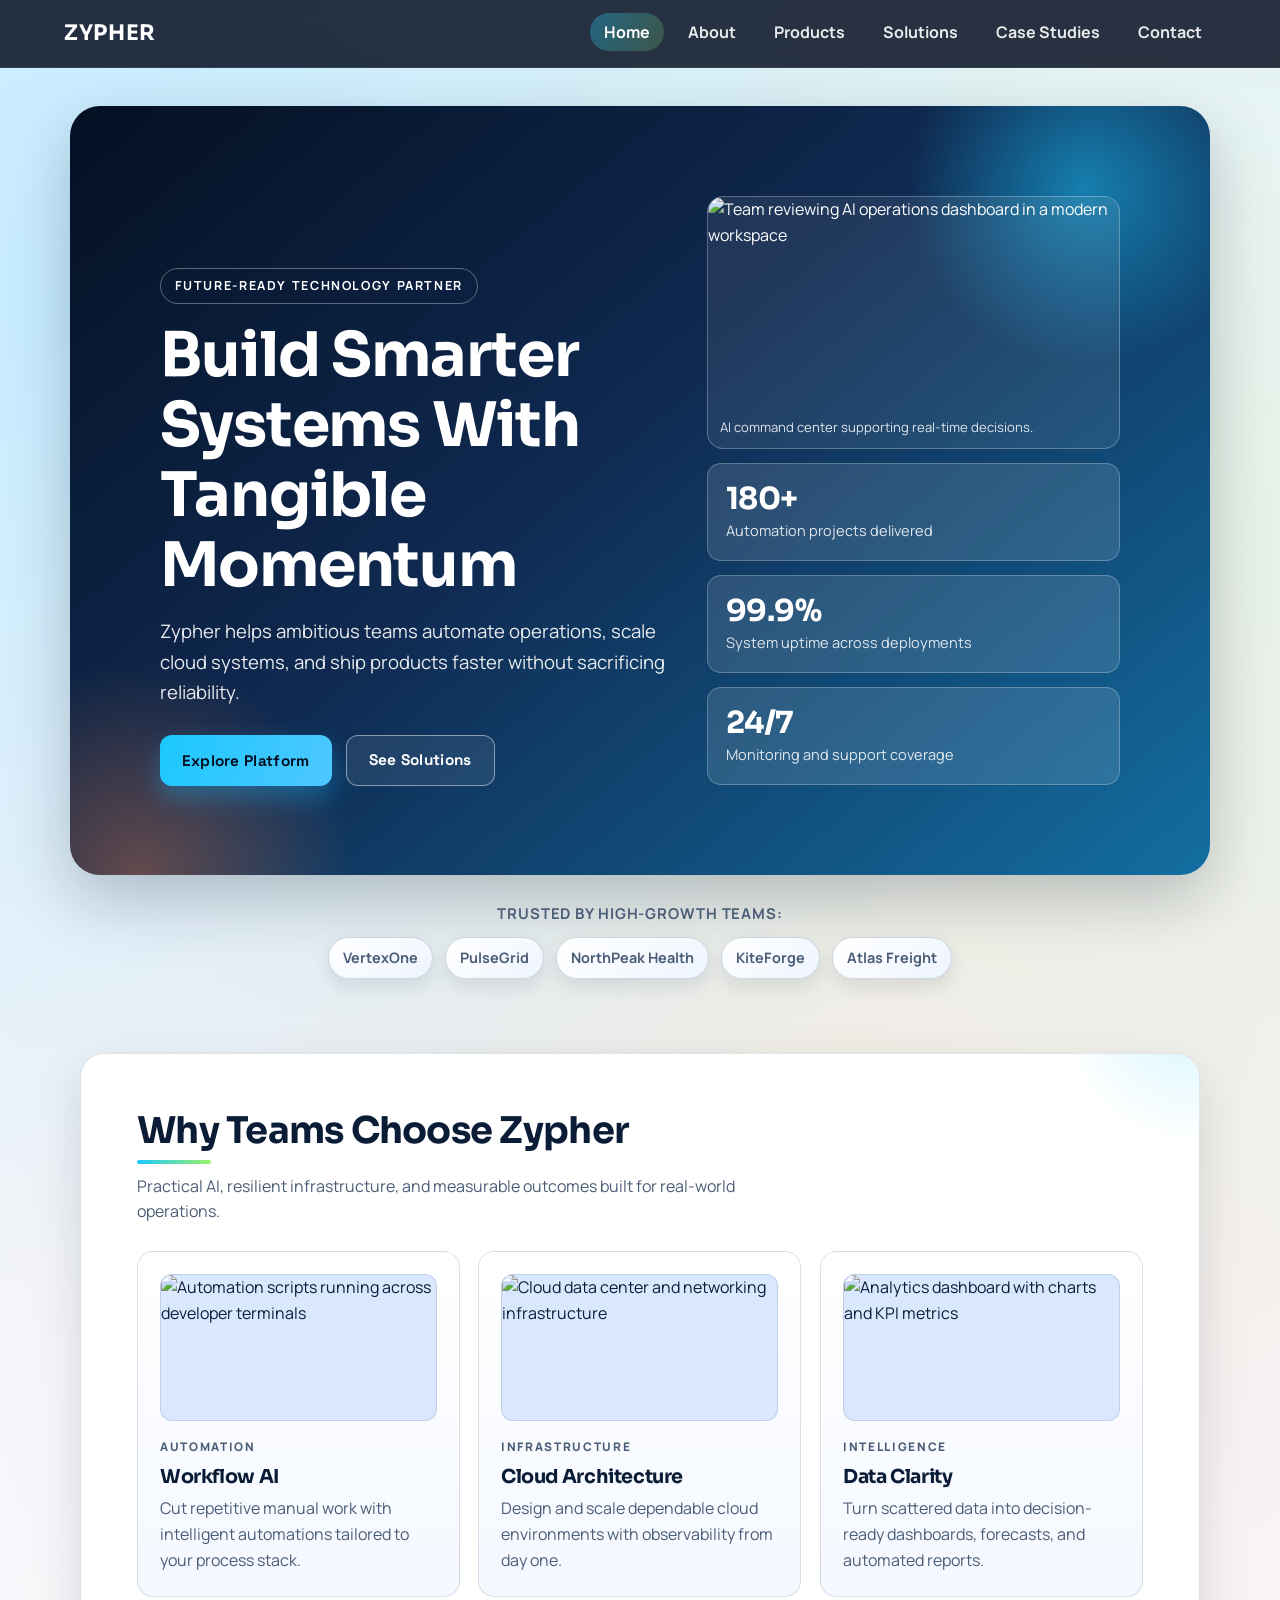
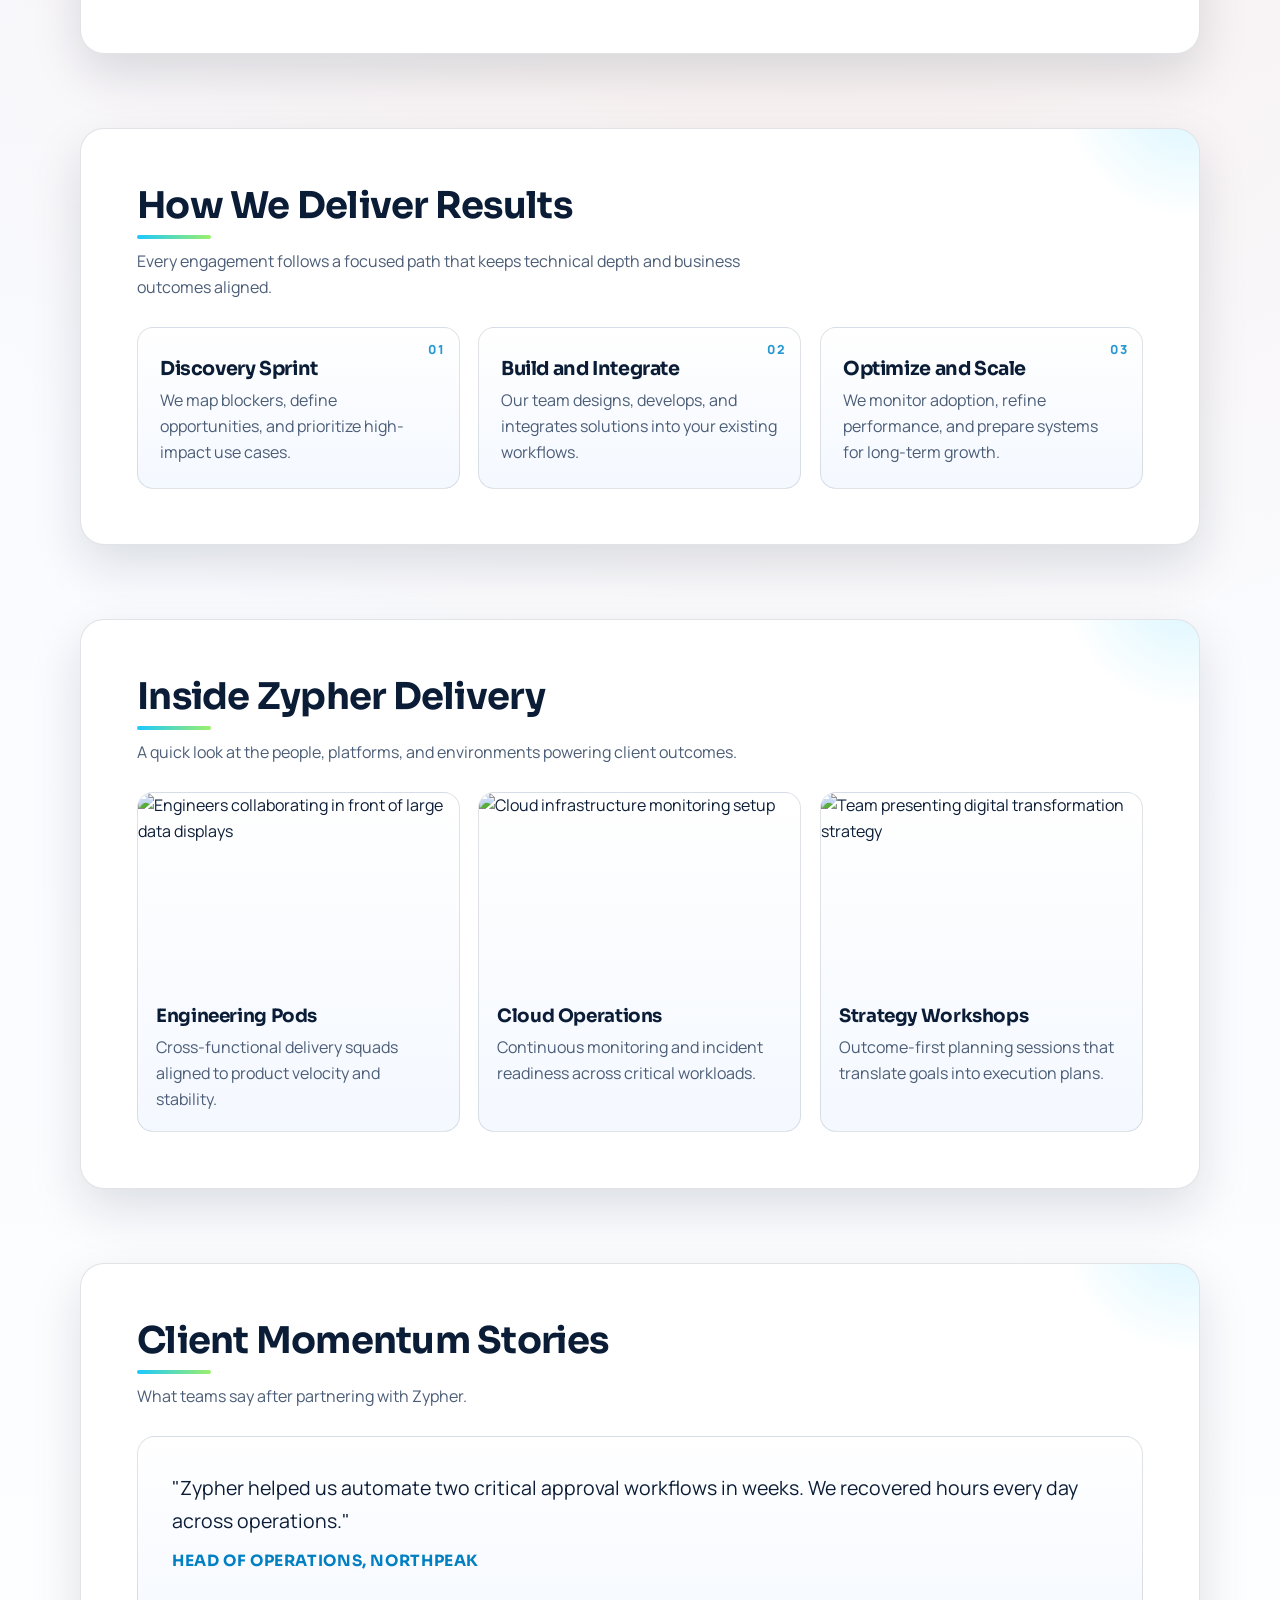
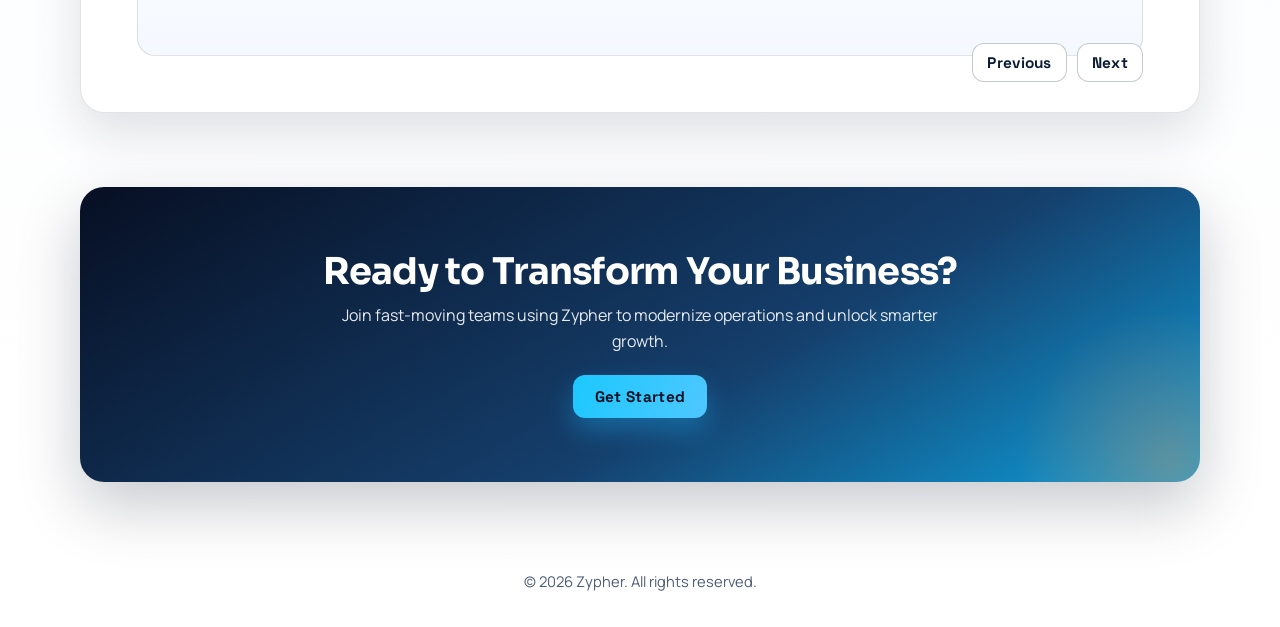
==== index.html @ e1f2d76b "initial website upload" ====
<!DOCTYPE html>
<html lang="en">
<head>
    <meta charset="UTF-8">
    <meta name="viewport" content="width=device-width, initial-scale=1.0">
    <title>Zypher | Home</title>
    <script>document.documentElement.classList.add('js', 'loading');window.setTimeout(function(){document.documentElement.classList.remove('loading');document.documentElement.classList.add('page-ready');}, 2500);</script>
    <link href="https://fonts.googleapis.com/css2?family=Manrope:wght@400;500;700;800&family=Sora:wght@400;600;700;800&family=Space+Grotesk:wght@500;700&display=swap" rel="stylesheet">
    <link rel="stylesheet" href="style.css">
</head>
<body>
    <div class="scroll-progress" id="scrollProgress" aria-hidden="true"></div>

    <nav class="site-nav" id="site-nav" aria-label="Main navigation">
        <a class="logo" href="index.html">Zypher</a>
        <button class="nav-toggle" type="button" aria-controls="primary-nav" aria-expanded="false" aria-label="Toggle navigation">Menu</button>
        <ul class="nav-links" id="primary-nav">
            <li><a href="index.html">Home</a></li>
            <li><a href="about.html">About</a></li>
            <li><a href="products.html">Products</a></li>
            <li><a href="solutions.html">Solutions</a></li>
            <li><a href="case-studies.html">Case Studies</a></li>
            <li><a href="contact.html">Contact</a></li>
        </ul>
    </nav>

    <main>
        <section class="hero" id="top">
            <div class="hero-grid">
                <div class="hero-copy">
                    <p class="eyebrow">Future-Ready Technology Partner</p>
                    <h1>Build Smarter Systems With Tangible Momentum</h1>
                    <p class="hero-subtext">Zypher helps ambitious teams automate operations, scale cloud systems, and ship products faster without sacrificing reliability.</p>
                    <div class="hero-actions">
                        <button type="button" class="btn-primary" data-scroll-target="#features">Explore Platform</button>
                        <a class="btn-secondary" href="solutions.html">See Solutions</a>
                    </div>
                </div>
                <div class="hero-visual-stack">
                    <figure class="hero-media hidden interactive-card">
                        <img src="https://images.unsplash.com/photo-1518773553398-650c184e0bb3?auto=format&fit=crop&w=1200&q=80" alt="Team reviewing AI operations dashboard in a modern workspace" loading="lazy">
                        <figcaption>AI command center supporting real-time decisions.</figcaption>
                    </figure>
                    <div class="hero-stats">
                        <article class="stat-card hidden interactive-card">
                            <h3><span data-counter-target="180" data-counter-suffix="+">0</span></h3>
                            <p>Automation projects delivered</p>
                        </article>
                        <article class="stat-card hidden interactive-card">
                            <h3><span data-counter-target="99.9" data-counter-decimal="1" data-counter-suffix="%">0</span></h3>
                            <p>System uptime across deployments</p>
                        </article>
                        <article class="stat-card hidden interactive-card">
                            <h3><span data-counter-target="24" data-counter-suffix="/7">0</span></h3>
                            <p>Monitoring and support coverage</p>
                        </article>
                    </div>
                </div>
            </div>
        </section>

        <section class="trust-strip hidden" aria-label="Trusted by innovative teams">
            <p>Trusted by high-growth teams:</p>
            <ul>
                <li>VertexOne</li>
                <li>PulseGrid</li>
                <li>NorthPeak Health</li>
                <li>KiteForge</li>
                <li>Atlas Freight</li>
            </ul>
        </section>

        <section class="features hidden" id="features">
            <h2>Why Teams Choose Zypher</h2>
            <p class="section-intro">Practical AI, resilient infrastructure, and measurable outcomes built for real-world operations.</p>
            <div class="feature-container">
                <article class="feature-box hidden interactive-card">
                    <figure class="feature-media">
                        <img src="https://images.unsplash.com/photo-1461749280684-dccba630e2f6?auto=format&fit=crop&w=1200&q=80" alt="Automation scripts running across developer terminals" loading="lazy">
                    </figure>
                    <p class="feature-kicker">Automation</p>
                    <h3>Workflow AI</h3>
                    <p>Cut repetitive manual work with intelligent automations tailored to your process stack.</p>
                </article>
                <article class="feature-box hidden interactive-card">
                    <figure class="feature-media">
                        <img src="https://images.unsplash.com/photo-1451187580459-43490279c0fa?auto=format&fit=crop&w=1200&q=80" alt="Cloud data center and networking infrastructure" loading="lazy">
                    </figure>
                    <p class="feature-kicker">Infrastructure</p>
                    <h3>Cloud Architecture</h3>
                    <p>Design and scale dependable cloud environments with observability from day one.</p>
                </article>
                <article class="feature-box hidden interactive-card">
                    <figure class="feature-media">
                        <img src="https://images.unsplash.com/photo-1551281044-8b51d2a5bcf8?auto=format&fit=crop&w=1200&q=80" alt="Analytics dashboard with charts and KPI metrics" loading="lazy">
                    </figure>
                    <p class="feature-kicker">Intelligence</p>
                    <h3>Data Clarity</h3>
                    <p>Turn scattered data into decision-ready dashboards, forecasts, and automated reports.</p>
                </article>
            </div>
        </section>

        <section class="process hidden">
            <h2>How We Deliver Results</h2>
            <p class="section-intro">Every engagement follows a focused path that keeps technical depth and business outcomes aligned.</p>
            <div class="process-grid">
                <article class="process-step hidden interactive-card" data-step="01">
                    <h3>Discovery Sprint</h3>
                    <p>We map blockers, define opportunities, and prioritize high-impact use cases.</p>
                </article>
                <article class="process-step hidden interactive-card" data-step="02">
                    <h3>Build and Integrate</h3>
                    <p>Our team designs, develops, and integrates solutions into your existing workflows.</p>
                </article>
                <article class="process-step hidden interactive-card" data-step="03">
                    <h3>Optimize and Scale</h3>
                    <p>We monitor adoption, refine performance, and prepare systems for long-term growth.</p>
                </article>
            </div>
        </section>

        <section class="media-showcase hidden">
            <h2>Inside Zypher Delivery</h2>
            <p class="section-intro">A quick look at the people, platforms, and environments powering client outcomes.</p>
            <div class="section-media-grid">
                <article class="media-card hidden interactive-card">
                    <img src="https://images.unsplash.com/photo-1526379095098-d400fd0bf935?auto=format&fit=crop&w=1200&q=80" alt="Engineers collaborating in front of large data displays" loading="lazy">
                    <div class="media-card-content">
                        <h3>Engineering Pods</h3>
                        <p>Cross-functional delivery squads aligned to product velocity and stability.</p>
                    </div>
                </article>
                <article class="media-card hidden interactive-card">
                    <img src="https://images.unsplash.com/photo-1488229297570-58520851e868?auto=format&fit=crop&w=1200&q=80" alt="Cloud infrastructure monitoring setup" loading="lazy">
                    <div class="media-card-content">
                        <h3>Cloud Operations</h3>
                        <p>Continuous monitoring and incident readiness across critical workloads.</p>
                    </div>
                </article>
                <article class="media-card hidden interactive-card">
                    <img src="https://images.unsplash.com/photo-1552664730-d307ca884978?auto=format&fit=crop&w=1200&q=80" alt="Team presenting digital transformation strategy" loading="lazy">
                    <div class="media-card-content">
                        <h3>Strategy Workshops</h3>
                        <p>Outcome-first planning sessions that translate goals into execution plans.</p>
                    </div>
                </article>
            </div>
        </section>

        <section class="testimonials hidden">
            <h2>Client Momentum Stories</h2>
            <p class="section-intro">What teams say after partnering with Zypher.</p>
            <div class="testimonial-stage" data-rotator>
                <article class="testimonial-card is-active" data-quote>
                    <p>"Zypher helped us automate two critical approval workflows in weeks. We recovered hours every day across operations."</p>
                    <h3>Head of Operations, NorthPeak</h3>
                </article>
                <article class="testimonial-card" data-quote>
                    <p>"Their cloud architecture cleanup reduced outages and gave us a stable foundation for rapid product launches."</p>
                    <h3>CTO, KiteForge</h3>
                </article>
                <article class="testimonial-card" data-quote>
                    <p>"The analytics layer changed how our leadership makes decisions. We now act on live signals, not stale reports."</p>
                    <h3>VP Strategy, Atlas Freight</h3>
                </article>
                <article class="testimonial-card" data-quote>
                    <p>"We expected a consulting report. We got a working AI workflow live in under a month with measurable ROI."</p>
                    <h3>COO, Horizon Retail Group</h3>
                </article>
                <article class="testimonial-card" data-quote>
                    <p>"Zypher became an extension of our team. Communication, speed, and quality were exceptional throughout."</p>
                    <h3>Director of Technology, WavePort Energy</h3>
                </article>
                <div class="testimonial-controls">
                    <button type="button" class="rotator-btn" data-rotator-prev aria-label="Previous testimonial">Previous</button>
                    <button type="button" class="rotator-btn" data-rotator-next aria-label="Next testimonial">Next</button>
                </div>
            </div>
        </section>

        <section class="cta hidden">
            <h2>Ready to Transform Your Business?</h2>
            <p>Join fast-moving teams using Zypher to modernize operations and unlock smarter growth.</p>
            <div id="notification" class="notification" role="status" aria-live="polite">Thanks for choosing Zypher. Our team will contact you shortly.</div>
            <button id="ctaButton" type="button" class="btn-primary">Get Started</button>
        </section>
    </main>

    <footer>
        <p>&copy; <span class="year"></span> Zypher. All rights reserved.</p>
    </footer>

    <button id="backToTop" class="back-to-top" type="button" aria-label="Back to top">Top</button>

    <script src="script.js"></script>
</body>
</html>
---- style.css ----
﻿:root {
    --bg-0: #041022;
    --bg-1: #0f2a4d;
    --bg-2: #eaf1ff;
    --surface: #ffffff;
    --surface-soft: #f4f8ff;
    --surface-strong: #e4ecff;
    --text-main: #0b1d36;
    --text-soft: #4b5d77;
    --accent: #1bc8ff;
    --accent-strong: #007fc2;
    --accent-warm: #ff8440;
    --accent-neon: #9cf06a;
    --accent-ink: #031124;
    --border-soft: rgba(12, 29, 52, 0.12);
    --border-strong: rgba(12, 29, 52, 0.24);
    --shadow-soft: 0 20px 50px rgba(9, 20, 39, 0.13);
    --shadow-strong: 0 24px 62px rgba(5, 15, 30, 0.22);
    --reveal-distance: 24px;
}

* {
    margin: 0;
    padding: 0;
    box-sizing: border-box;
}

html {
    scroll-behavior: smooth;
}

html.js .site-nav,
html.js main,
html.js footer {
    transition: opacity 0.55s ease, transform 0.55s ease;
}

html.loading .site-nav,
html.loading main,
html.loading footer {
    opacity: 0;
    transform: translateY(12px);
}

body {
    font-family: 'Manrope', sans-serif;
    color: var(--text-main);
    line-height: 1.62;
    background:
        radial-gradient(circle at 8% 8%, rgba(27, 200, 255, 0.2), transparent 28%),
        radial-gradient(circle at 88% 12%, rgba(156, 240, 106, 0.13), transparent 30%),
        radial-gradient(circle at 64% 32%, rgba(255, 132, 64, 0.11), transparent 42%),
        linear-gradient(180deg, #ecf3ff 0%, #f8faff 43%, #ffffff 100%);
    padding-top: 92px;
    min-height: 100vh;
}

a {
    color: inherit;
    text-decoration: none;
}

main {
    display: block;
}

h1,
h2,
h3 {
    font-family: 'Sora', 'Space Grotesk', sans-serif;
    line-height: 1.14;
    letter-spacing: -0.02em;
}

:focus-visible {
    outline: 3px solid rgba(27, 200, 255, 0.42);
    outline-offset: 3px;
}

.scroll-progress {
    position: fixed;
    top: 0;
    left: 0;
    height: 4px;
    width: 100%;
    transform: scaleX(0);
    transform-origin: left;
    background: linear-gradient(90deg, var(--accent), var(--accent-neon), var(--accent-warm));
    box-shadow: 0 2px 12px rgba(27, 200, 255, 0.45);
    z-index: 1200;
}

.site-nav {
    position: fixed;
    top: 0;
    left: 0;
    right: 0;
    z-index: 1100;
    display: flex;
    align-items: center;
    justify-content: space-between;
    gap: 24px;
    padding: 16px 5vw;
    background: rgba(4, 12, 30, 0.84);
    border-bottom: 1px solid rgba(255, 255, 255, 0.08);
    backdrop-filter: blur(14px);
    transition: background-color 0.25s ease, border-color 0.25s ease, box-shadow 0.25s ease, padding 0.25s ease, transform 0.25s ease;
}

.site-nav.scrolled {
    background: rgba(3, 10, 22, 0.95);
    border-color: rgba(255, 255, 255, 0.12);
    box-shadow: 0 16px 38px rgba(2, 8, 18, 0.42);
    padding: 12px 5vw;
}

.logo {
    font-family: 'Sora', 'Space Grotesk', sans-serif;
    font-size: 1.34rem;
    font-weight: 700;
    color: #ffffff;
    letter-spacing: 0.03em;
    text-transform: uppercase;
}

.nav-links {
    list-style: none;
    display: flex;
    align-items: center;
    gap: 10px;
}

.nav-links a {
    color: rgba(255, 255, 255, 0.9);
    font-weight: 700;
    padding: 8px 14px;
    border-radius: 999px;
    transition: background-color 0.25s ease, color 0.25s ease, transform 0.25s ease;
    position: relative;
    overflow: hidden;
}

.nav-links a:hover,
.nav-links a.active {
    color: #ffffff;
    background: linear-gradient(120deg, rgba(27, 200, 255, 0.34), rgba(156, 240, 106, 0.2));
    transform: translateY(-1px);
}

.nav-toggle {
    display: none;
    border: 1px solid rgba(255, 255, 255, 0.42);
    background: transparent;
    color: #ffffff;
    border-radius: 999px;
    padding: 8px 14px;
    font-weight: 700;
    cursor: pointer;
}

.hero {
    width: min(1140px, 94vw);
    margin: 14px auto 26px;
    border-radius: 30px;
    padding: clamp(42px, 7vw, 90px);
    --hero-shift-x: 0px;
    --hero-shift-y: 0px;
    color: #ffffff;
    background:
        linear-gradient(140deg, var(--bg-0) 0%, #0f2950 45%, #136ea1 100%);
    box-shadow: var(--shadow-strong);
    position: relative;
    overflow: hidden;
}

.hero::before,
.hero::after {
    content: "";
    position: absolute;
    border-radius: 50%;
    pointer-events: none;
}

.hero::before {
    width: min(35vw, 360px);
    height: min(35vw, 360px);
    top: -100px;
    right: -55px;
    background: radial-gradient(circle, rgba(27, 200, 255, 0.5), transparent 70%);
    animation: floatPulse 8s ease-in-out infinite;
}

.hero::after {
    width: min(43vw, 420px);
    height: min(43vw, 420px);
    left: -140px;
    bottom: -210px;
    background: radial-gradient(circle, rgba(255, 132, 64, 0.35), transparent 72%);
    animation: floatPulse 9s ease-in-out infinite reverse;
}

.hero-grid {
    display: grid;
    grid-template-columns: minmax(260px, 1.1fr) minmax(230px, 0.9fr);
    gap: clamp(24px, 5vw, 42px);
    align-items: end;
    position: relative;
    z-index: 1;
    transform: translate3d(calc(var(--hero-shift-x) * 0.12), calc(var(--hero-shift-y) * 0.12), 0);
    transition: transform 0.2s ease;
}

.hero-visual-stack {
    display: grid;
    gap: 14px;
}

.hero-media {
    border-radius: 16px;
    overflow: hidden;
    border: 1px solid rgba(255, 255, 255, 0.26);
    background: rgba(255, 255, 255, 0.08);
}

.hero-media img {
    width: 100%;
    height: 210px;
    object-fit: cover;
    display: block;
}

.hero-media figcaption {
    font-size: 0.82rem;
    color: rgba(255, 255, 255, 0.86);
    padding: 10px 12px;
}

.eyebrow {
    display: inline-block;
    font-size: 0.78rem;
    letter-spacing: 0.13em;
    text-transform: uppercase;
    font-weight: 700;
    border: 1px solid rgba(255, 255, 255, 0.34);
    border-radius: 999px;
    padding: 7px 14px;
    margin-bottom: 16px;
}

.hero h1,
.page-banner h1 {
    font-size: clamp(2rem, 4.8vw, 4rem);
    max-width: 14ch;
    margin-bottom: 16px;
}

.hero-subtext {
    max-width: 58ch;
    color: rgba(255, 255, 255, 0.9);
    font-size: clamp(1rem, 1.8vw, 1.16rem);
}

.hero-actions {
    margin-top: 28px;
    display: flex;
    flex-wrap: wrap;
    gap: 14px;
}

.btn-primary,
.btn-secondary,
.rotator-btn,
.filter-btn {
    border-radius: 12px;
    font-weight: 700;
    font-size: 0.96rem;
    padding: 12px 22px;
    cursor: pointer;
    transition: transform 0.22s ease, box-shadow 0.22s ease, background-color 0.22s ease, color 0.22s ease, border-color 0.22s ease;
    position: relative;
    overflow: hidden;
    isolation: isolate;
    z-index: 0;
    font-family: 'Space Grotesk', 'Sora', sans-serif;
    letter-spacing: 0.02em;
}

.btn-primary {
    border: none;
    background: linear-gradient(115deg, var(--accent), #4fc7ff);
    color: var(--accent-ink);
    box-shadow: 0 12px 26px rgba(25, 184, 255, 0.35);
}

.btn-primary:hover {
    transform: translateY(-2px);
    box-shadow: 0 16px 32px rgba(25, 184, 255, 0.43);
}

.btn-secondary {
    border: 1px solid rgba(255, 255, 255, 0.46);
    background: rgba(255, 255, 255, 0.08);
    color: #ffffff;
}

.btn-secondary:hover {
    transform: translateY(-2px);
    background: rgba(255, 255, 255, 0.2);
}

.btn-primary::before,
.btn-secondary::before,
.rotator-btn::before,
.filter-btn::before {
    content: "";
    position: absolute;
    inset: 0;
    transform: translateX(-110%);
    background: linear-gradient(105deg, transparent 20%, rgba(255, 255, 255, 0.35) 48%, transparent 70%);
    z-index: 0;
    opacity: 0.68;
    transition: transform 0.55s ease;
    pointer-events: none;
}

.btn-primary:hover::before,
.btn-secondary:hover::before,
.rotator-btn:hover::before,
.filter-btn:hover::before {
    transform: translateX(110%);
}

.btn-ripple {
    position: absolute;
    width: 14px;
    height: 14px;
    border-radius: 50%;
    transform: translate(-50%, -50%) scale(0);
    background: rgba(255, 255, 255, 0.42);
    animation: buttonRipple 0.55s ease-out forwards;
    pointer-events: none;
    z-index: 2;
}

.hero-stats {
    display: grid;
    grid-template-columns: 1fr;
    gap: 14px;
}

.stat-card {
    background: rgba(255, 255, 255, 0.12);
    border: 1px solid rgba(255, 255, 255, 0.24);
    border-radius: 14px;
    padding: 18px;
    backdrop-filter: blur(6px);
}

.stat-card h3 {
    font-size: 1.9rem;
    margin-bottom: 2px;
}

.stat-card p {
    font-size: 0.91rem;
    color: rgba(255, 255, 255, 0.85);
}

.trust-strip,
.features,
.process,
.media-showcase,
.testimonials,
.quote-strip,
.cta,
.page-banner,
.about-grid,
.values-section,
.timeline-section,
.filter-panel,
.products-page,
.case-studies-section,
.contact-page,
.faq-section {
    width: min(1120px, 92vw);
    margin: 0 auto 74px;
}

.trust-strip {
    display: grid;
    gap: 12px;
    text-align: center;
    color: var(--text-soft);
    position: relative;
}

.trust-strip p {
    font-weight: 700;
    font-size: 0.93rem;
    letter-spacing: 0.06em;
    text-transform: uppercase;
}

.trust-strip ul {
    list-style: none;
    display: flex;
    flex-wrap: wrap;
    justify-content: center;
    gap: 12px;
}

.trust-strip li {
    background: linear-gradient(145deg, #ffffff, #eef5ff);
    border: 1px solid rgba(12, 29, 52, 0.16);
    border-radius: 999px;
    padding: 8px 14px;
    font-size: 0.9rem;
    font-weight: 700;
    box-shadow: 0 8px 18px rgba(11, 28, 52, 0.1);
}

.features,
.process,
.media-showcase,
.testimonials,
.quote-strip,
.products-page,
.case-studies-section,
.contact-page,
.about-grid,
.values-section,
.timeline-section,
.filter-panel,
.faq-section {
    background: var(--surface);
    border: 1px solid var(--border-soft);
    border-radius: 24px;
    box-shadow: var(--shadow-soft);
    padding: clamp(30px, 5vw, 56px);
    position: relative;
    overflow: hidden;
}

.features::before,
.process::before,
.media-showcase::before,
.testimonials::before,
.quote-strip::before,
.products-page::before,
.case-studies-section::before,
.contact-page::before,
.about-grid::before,
.values-section::before,
.timeline-section::before,
.filter-panel::before,
.faq-section::before {
    content: "";
    position: absolute;
    width: 260px;
    height: 260px;
    border-radius: 50%;
    top: -170px;
    right: -120px;
    background: radial-gradient(circle, rgba(27, 200, 255, 0.18), transparent 70%);
    pointer-events: none;
}

.features h2,
.process h2,
.media-showcase h2,
.testimonials h2,
.quote-strip h2,
.case-studies-section h2,
.values-section h2,
.timeline-section h2,
.filter-panel h2,
.faq-section h2 {
    font-size: clamp(1.65rem, 3vw, 2.3rem);
    margin-bottom: 10px;
    position: relative;
    display: inline-block;
    padding-bottom: 12px;
}

.features h2::after,
.process h2::after,
.media-showcase h2::after,
.testimonials h2::after,
.quote-strip h2::after,
.case-studies-section h2::after,
.values-section h2::after,
.timeline-section h2::after,
.filter-panel h2::after,
.faq-section h2::after {
    content: "";
    position: absolute;
    width: 74px;
    height: 4px;
    border-radius: 999px;
    left: 0;
    bottom: 0;
    background: linear-gradient(90deg, var(--accent), var(--accent-neon));
}

.section-intro {
    color: var(--text-soft);
    margin-bottom: 26px;
    max-width: 64ch;
}

.feature-container {
    display: grid;
    grid-template-columns: repeat(3, minmax(205px, 1fr));
    gap: 18px;
}

.feature-box,
.process-step,
.about-card,
.value-card,
.timeline-item,
.product-card,
.case-card,
.media-card,
.mini-quote,
.contact-panel,
.contact-form {
    border: 1px solid var(--border-soft);
    border-radius: 16px;
    padding: 22px;
    background: linear-gradient(180deg, #ffffff 0%, var(--surface-soft) 100%);
    backdrop-filter: blur(3px);
}

.feature-media,
.product-media {
    border-radius: 12px;
    overflow: hidden;
    border: 1px solid var(--border-soft);
    margin-bottom: 12px;
    background: #d9e8ff;
}

.feature-media img,
.product-media img {
    width: 100%;
    height: 145px;
    object-fit: cover;
    display: block;
}

.section-media-grid {
    display: grid;
    grid-template-columns: repeat(3, minmax(200px, 1fr));
    gap: 18px;
}

.media-card {
    padding: 0;
    overflow: hidden;
}

.media-card img {
    width: 100%;
    height: 195px;
    object-fit: cover;
    display: block;
}

.media-card-content {
    padding: 18px;
}

.media-card-content h3 {
    margin-bottom: 8px;
    font-size: 1.15rem;
}

.media-card-content p {
    color: var(--text-soft);
}

.feature-kicker {
    display: inline-block;
    margin-bottom: 10px;
    font-size: 0.74rem;
    letter-spacing: 0.14em;
    text-transform: uppercase;
    font-weight: 800;
    color: var(--accent-strong);
}

.feature-box h3,
.process-step h3,
.about-card h3,
.value-card h3,
.timeline-item h3,
.product-card h3 {
    margin-bottom: 8px;
    font-size: 1.2rem;
}

.feature-box p,
.process-step p,
.about-card p,
.value-card p,
.timeline-item p,
.product-card p,
.contact-panel p {
    color: var(--text-soft);
}

.process-grid {
    display: grid;
    grid-template-columns: repeat(3, minmax(205px, 1fr));
    gap: 18px;
}

.process-step {
    position: relative;
    padding-top: 30px;
}

.process-step::before {
    content: attr(data-step);
    position: absolute;
    top: 12px;
    right: 14px;
    font-size: 0.78rem;
    letter-spacing: 0.14em;
    text-transform: uppercase;
    color: rgba(0, 134, 202, 0.85);
    font-weight: 800;
}

.testimonial-stage {
    position: relative;
    min-height: 220px;
}

.testimonial-card {
    position: absolute;
    inset: 0;
    opacity: 0;
    pointer-events: none;
    transform: translateY(8px);
    border: 1px solid var(--border-soft);
    border-radius: 18px;
    background: linear-gradient(180deg, #ffffff, #f4f8ff);
    padding: clamp(24px, 4vw, 34px);
    transition: opacity 0.35s ease, transform 0.35s ease;
}

.testimonial-card.is-active {
    opacity: 1;
    pointer-events: auto;
    transform: translateY(0);
}

.testimonial-card p {
    color: var(--text-main);
    font-size: clamp(1.02rem, 1.8vw, 1.22rem);
    line-height: 1.7;
    margin-bottom: 16px;
}

.testimonial-card h3 {
    font-size: 0.97rem;
    color: var(--accent-strong);
    letter-spacing: 0.04em;
    text-transform: uppercase;
}

.testimonial-controls {
    position: absolute;
    right: 0;
    bottom: -56px;
    display: flex;
    gap: 10px;
    margin-bottom: 30px;
}

.rotator-btn {
    border: 1px solid var(--border-strong);
    background: #ffffff;
    color: var(--text-main);
    padding: 9px 14px;
}

.rotator-btn:hover {
    background: var(--surface-soft);
    transform: translateY(-1px);
}

.cta {
    background: linear-gradient(150deg, #070f23 0%, #153f6c 60%, #0ea0dc 100%);
    color: #ffffff;
    border-radius: 24px;
    padding: clamp(38px, 5vw, 64px);
    text-align: center;
    position: relative;
    overflow: hidden;
    box-shadow: var(--shadow-strong);
}

.cta::after {
    content: "";
    position: absolute;
    width: 300px;
    height: 300px;
    border-radius: 50%;
    background: radial-gradient(circle, rgba(255, 138, 61, 0.32), transparent 72%);
    right: -120px;
    bottom: -130px;
}

.cta > * {
    position: relative;
    z-index: 1;
}

.cta h2 {
    font-size: clamp(1.7rem, 3vw, 2.3rem);
    margin-bottom: 10px;
}

.cta p {
    max-width: 62ch;
    margin: 0 auto 20px;
    color: rgba(255, 255, 255, 0.9);
}

.notification,
.form-status {
    display: none;
    margin: 14px auto 20px;
    max-width: 620px;
    padding: 12px 16px;
    border-radius: 10px;
    font-weight: 700;
}

.notification.show,
.form-status.show {
    display: block;
}

.notification {
    background: rgba(79, 199, 255, 0.2);
    border: 1px solid rgba(79, 199, 255, 0.5);
    color: #d7f4ff;
}

.page-main {
    padding-top: 8px;
}

.page-banner {
    border-radius: 24px;
    padding: clamp(36px, 6vw, 68px);
    color: #ffffff;
    position: relative;
    overflow: hidden;
    box-shadow: var(--shadow-strong);
}

.banner-layout {
    display: grid;
    grid-template-columns: minmax(250px, 1.05fr) minmax(230px, 0.95fr);
    gap: 22px;
    align-items: center;
}

.banner-copy h1 {
    max-width: 100%;
}

.banner-media {
    border-radius: 16px;
    overflow: hidden;
    border: 1px solid rgba(255, 255, 255, 0.28);
    background: rgba(255, 255, 255, 0.06);
}

.banner-media img {
    width: 100%;
    height: 235px;
    object-fit: cover;
    display: block;
}

.about-banner {
    background: linear-gradient(135deg, #13233f, #0f5179);
}

.products-banner {
    background: linear-gradient(135deg, #112646, #0b5786);
}

.contact-banner {
    background: linear-gradient(135deg, #15344f, #0d648f);
}

.solutions-banner {
    background: linear-gradient(135deg, #0f2144, #0c5f8b);
}

.case-banner {
    background: linear-gradient(135deg, #14243b, #176084);
}

.page-banner p {
    max-width: 64ch;
    color: rgba(255, 255, 255, 0.9);
}

.banner-chips {
    margin-top: 18px;
    display: flex;
    flex-wrap: wrap;
    gap: 10px;
}

.banner-chips span {
    display: inline-flex;
    align-items: center;
    padding: 6px 12px;
    border-radius: 999px;
    border: 1px solid rgba(255, 255, 255, 0.38);
    background: linear-gradient(130deg, rgba(255, 255, 255, 0.16), rgba(255, 255, 255, 0.06));
    font-size: 0.86rem;
    font-weight: 700;
}

.about-grid,
.values-grid {
    display: grid;
    grid-template-columns: repeat(3, minmax(205px, 1fr));
    gap: 18px;
}

.timeline {
    display: grid;
    grid-template-columns: repeat(3, minmax(205px, 1fr));
    gap: 18px;
}

.timeline-year {
    display: inline-block;
    margin-bottom: 10px;
    font-size: 0.82rem;
    letter-spacing: 0.12em;
    text-transform: uppercase;
    font-weight: 800;
    color: var(--accent-strong);
}

.filter-panel {
    margin-bottom: 18px;
}

.filter-panel h2 {
    margin-bottom: 18px;
}

.filter-buttons {
    display: flex;
    flex-wrap: wrap;
    gap: 10px;
}

.filter-btn {
    border: 1px solid var(--border-strong);
    background: #ffffff;
    color: var(--text-main);
    padding: 10px 16px;
}

.filter-btn:hover {
    background: var(--surface-soft);
}

.filter-btn.active {
    border-color: transparent;
    background: linear-gradient(120deg, var(--accent), #4fc7ff);
    color: var(--accent-ink);
    box-shadow: 0 10px 24px rgba(25, 184, 255, 0.28);
}

.product-container {
    display: grid;
    grid-template-columns: repeat(3, minmax(220px, 1fr));
    gap: 18px;
}

.product-card {
    display: flex;
    flex-direction: column;
    gap: 10px;
}

.product-tag {
    display: inline-block;
    font-size: 0.74rem;
    font-weight: 800;
    letter-spacing: 0.14em;
    text-transform: uppercase;
    color: var(--accent-strong);
}

.product-points {
    list-style: none;
    display: grid;
    gap: 6px;
    color: var(--text-soft);
    font-size: 0.92rem;
    margin-top: 2px;
}

.product-points li {
    position: relative;
    padding-left: 14px;
}

.product-points li::before {
    content: "";
    position: absolute;
    width: 6px;
    height: 6px;
    border-radius: 50%;
    background: var(--accent-strong);
    left: 0;
    top: 0.55em;
}

.product-card .btn-secondary {
    margin-top: auto;
    border-color: rgba(0, 134, 202, 0.35);
    color: var(--text-main);
    background: rgba(0, 134, 202, 0.08);
}

.product-card .btn-secondary:hover {
    background: rgba(0, 134, 202, 0.16);
}

.product-card.is-filtered-out {
    display: none;
}

.empty-state {
    display: none;
    margin-top: 18px;
    color: var(--text-soft);
    font-weight: 700;
}

.empty-state.show {
    display: block;
}

.quote-strip h2 {
    margin-bottom: 18px;
}

.quotes-grid {
    display: grid;
    grid-template-columns: repeat(3, minmax(200px, 1fr));
    gap: 16px;
}

.mini-quote {
    padding: 20px;
}

.mini-quote p {
    color: var(--text-main);
    font-size: 0.98rem;
    margin-bottom: 12px;
    line-height: 1.7;
}

.mini-quote h3 {
    color: var(--accent-strong);
    font-size: 0.88rem;
    letter-spacing: 0.08em;
    text-transform: uppercase;
}

.case-grid {
    display: grid;
    grid-template-columns: repeat(3, minmax(210px, 1fr));
    gap: 18px;
}

.case-card {
    padding: 0;
    overflow: hidden;
}

.case-card img {
    width: 100%;
    height: 190px;
    object-fit: cover;
    display: block;
}

.case-content {
    padding: 18px;
}

.case-content h3 {
    margin-bottom: 8px;
    font-size: 1.16rem;
}

.case-content p {
    color: var(--text-soft);
    margin-bottom: 10px;
}

.case-metrics {
    list-style: none;
    display: grid;
    gap: 6px;
    color: var(--text-soft);
    font-size: 0.9rem;
}

.case-metrics strong {
    color: var(--text-main);
    margin-right: 5px;
}

.contact-layout {
    display: grid;
    grid-template-columns: minmax(230px, 0.95fr) minmax(250px, 1.05fr);
    gap: 18px;
}

.contact-panel ul {
    list-style: none;
    display: grid;
    gap: 8px;
    font-weight: 700;
}

.contact-photo {
    margin-top: 16px;
    border-radius: 12px;
    overflow: hidden;
    border: 1px solid var(--border-soft);
}

.contact-photo img {
    width: 100%;
    height: 175px;
    object-fit: cover;
    display: block;
}

.quick-badges {
    margin-top: 16px;
    display: grid;
    gap: 8px;
}

.quick-badges span {
    display: inline-flex;
    align-items: center;
    border-radius: 10px;
    background: rgba(0, 134, 202, 0.08);
    border: 1px solid rgba(0, 134, 202, 0.25);
    color: #0f3558;
    padding: 8px 10px;
    font-size: 0.88rem;
    font-weight: 700;
}

.contact-form {
    background: #ffffff;
    display: grid;
    gap: 8px;
}

.contact-form label {
    font-weight: 700;
    font-size: 0.91rem;
}

.contact-form input,
.contact-form textarea {
    border: 1px solid rgba(12, 29, 52, 0.2);
    border-radius: 10px;
    padding: 12px;
    font-size: 0.97rem;
    font-family: 'Manrope', sans-serif;
    background: #ffffff;
}

.contact-form input:focus,
.contact-form textarea:focus {
    outline: none;
    border-color: var(--accent-strong);
    box-shadow: 0 0 0 4px rgba(0, 134, 202, 0.16);
}

.input-help {
    text-align: right;
    color: var(--text-soft);
    font-size: 0.8rem;
    font-weight: 700;
    margin-bottom: 6px;
}

.form-status {
    margin: 6px 0;
    background: rgba(22, 163, 74, 0.1);
    border: 1px solid rgba(22, 163, 74, 0.35);
    color: #146c43;
}

.form-status.error {
    background: rgba(220, 38, 38, 0.1);
    border-color: rgba(220, 38, 38, 0.4);
    color: #7f1d1d;
}

.faq-list {
    display: grid;
    gap: 10px;
}

.faq-item {
    border: 1px solid var(--border-soft);
    border-radius: 14px;
    background: linear-gradient(180deg, #ffffff, var(--surface-soft));
    overflow: hidden;
}

.faq-question {
    width: 100%;
    border: none;
    background: transparent;
    padding: 16px 18px;
    font: inherit;
    font-weight: 700;
    color: var(--text-main);
    display: flex;
    justify-content: space-between;
    align-items: center;
    text-align: left;
    cursor: pointer;
}

.faq-icon {
    font-size: 1.15rem;
    color: var(--accent-strong);
    transition: transform 0.25s ease;
}

.faq-answer {
    max-height: 0;
    overflow: hidden;
    transition: max-height 0.3s ease;
}

.faq-answer p {
    color: var(--text-soft);
    padding: 0 18px 18px;
}

.faq-item.open .faq-answer {
    max-height: 200px;
}

.faq-item.open .faq-icon {
    transform: rotate(45deg);
}

footer {
    padding: 14px 14px 34px;
    text-align: center;
    color: var(--text-soft);
    font-size: 0.92rem;
}

.page-loader {
    position: fixed;
    inset: 0;
    z-index: 1300;
    display: grid;
    place-items: center;
    background:
        radial-gradient(circle at 25% 24%, rgba(27, 200, 255, 0.25), transparent 36%),
        radial-gradient(circle at 75% 70%, rgba(156, 240, 106, 0.18), transparent 34%),
        linear-gradient(145deg, #040d1f, #091d38 55%, #0d335b);
    opacity: 0;
    pointer-events: auto;
    transition: opacity 0.45s ease, transform 0.45s ease;
}

.page-loader.is-visible {
    opacity: 1;
}

.page-loader.is-exit {
    opacity: 0;
    transform: scale(1.03);
    pointer-events: none;
}

.loader-inner {
    text-align: center;
    display: grid;
    gap: 14px;
}

.loader-orb {
    width: 58px;
    height: 58px;
    margin: 0 auto;
    border-radius: 50%;
    border: 3px solid rgba(255, 255, 255, 0.2);
    border-top-color: var(--accent);
    border-right-color: var(--accent-neon);
    animation: loaderSpin 0.9s linear infinite;
}

.loader-word {
    font-family: 'Sora', 'Space Grotesk', sans-serif;
    font-size: 0.9rem;
    letter-spacing: 0.2em;
    text-transform: uppercase;
    color: rgba(255, 255, 255, 0.9);
}

.back-to-top {
    position: fixed;
    right: 18px;
    bottom: 18px;
    width: 46px;
    height: 46px;
    border: none;
    border-radius: 999px;
    background: linear-gradient(130deg, var(--accent), #4fc7ff);
    color: var(--accent-ink);
    font-weight: 800;
    cursor: pointer;
    box-shadow: 0 14px 28px rgba(25, 184, 255, 0.35);
    opacity: 0;
    visibility: hidden;
    transform: translateY(8px);
    transition: opacity 0.24s ease, transform 0.24s ease, visibility 0.24s ease;
    z-index: 1080;
}

.back-to-top.show {
    opacity: 1;
    visibility: visible;
    transform: translateY(0);
}

.back-to-top:hover {
    transform: translateY(-2px);
}

.hidden {
    opacity: 0;
    --reveal-translate: var(--reveal-distance);
    transform: translateY(var(--reveal-translate));
    transition:
        opacity 0.62s ease var(--reveal-delay, 0ms),
        transform 0.62s ease var(--reveal-delay, 0ms);
}

.show-section {
    opacity: 1;
    --reveal-translate: 0px;
    transform: translateY(var(--reveal-translate));
}

.interactive-card {
    transition: transform 0.26s ease, box-shadow 0.26s ease;
    transform: perspective(900px) rotateX(var(--card-rotate-x, 0deg)) rotateY(var(--card-rotate-y, 0deg)) translateY(calc(var(--card-lift, 0px) + var(--reveal-translate, 0px)));
    will-change: transform;
}

.interactive-card:hover {
    --card-lift: -4px;
    box-shadow: 0 14px 32px rgba(8, 21, 40, 0.14);
}

@keyframes floatPulse {
    0%,
    100% {
        transform: translateY(0px);
    }
    50% {
        transform: translateY(-8px);
    }
}

@keyframes loaderSpin {
    0% {
        transform: rotate(0deg);
    }
    100% {
        transform: rotate(360deg);
    }
}

@keyframes buttonRipple {
    0% {
        transform: translate(-50%, -50%) scale(0);
        opacity: 0.8;
    }
    100% {
        transform: translate(-50%, -50%) scale(11);
        opacity: 0;
    }
}

@media (max-width: 1040px) {
    .hero-grid,
    .feature-container,
    .process-grid,
    .section-media-grid,
    .quotes-grid,
    .about-grid,
    .values-grid,
    .timeline,
    .product-container,
    .case-grid,
    .contact-layout {
        grid-template-columns: repeat(2, minmax(210px, 1fr));
    }

    .hero h1,
    .page-banner h1 {
        max-width: 100%;
    }
}

@media (max-width: 860px) {
    .hero-grid {
        grid-template-columns: 1fr;
        align-items: flex-start;
    }

    .banner-layout {
        grid-template-columns: 1fr;
    }

    .hero-stats {
        grid-template-columns: repeat(3, minmax(150px, 1fr));
    }

    .testimonial-stage {
        min-height: 250px;
    }
}

@media (max-width: 760px) {
    body {
        padding-top: 84px;
    }

    .site-nav {
        padding: 14px 5vw;
        flex-wrap: wrap;
    }

    .site-nav.scrolled {
        padding: 11px 5vw;
    }

    .nav-toggle {
        display: block;
    }

    .nav-links {
        display: none;
        position: absolute;
        top: 100%;
        left: 0;
        right: 0;
        padding: 14px 5vw 18px;
        background: rgba(4, 11, 24, 0.97);
        border-top: 1px solid rgba(255, 255, 255, 0.1);
        flex-direction: column;
        align-items: flex-start;
        gap: 8px;
    }

    .site-nav.open .nav-links {
        display: flex;
    }

    .hero {
        margin-top: 8px;
    }

    .hero-actions {
        flex-direction: column;
        align-items: stretch;
    }

    .hero-stats,
    .feature-container,
    .process-grid,
    .section-media-grid,
    .quotes-grid,
    .about-grid,
    .values-grid,
    .timeline,
    .product-container,
    .case-grid,
    .contact-layout {
        grid-template-columns: 1fr;
    }

    .testimonial-stage {
        min-height: 310px;
    }

    .testimonial-controls {
        position: static;
        margin-top: 14px;
    }

    .btn-primary,
    .btn-secondary,
    .filter-btn {
        text-align: center;
        width: 100%;
    }

    .product-card .btn-secondary {
        width: 100%;
    }

    .back-to-top {
        right: 12px;
        bottom: 12px;
    }
}

@media (prefers-reduced-motion: reduce) {
    html {
        scroll-behavior: auto;
    }

    * {
        animation: none !important;
        transition: none !important;
    }
}
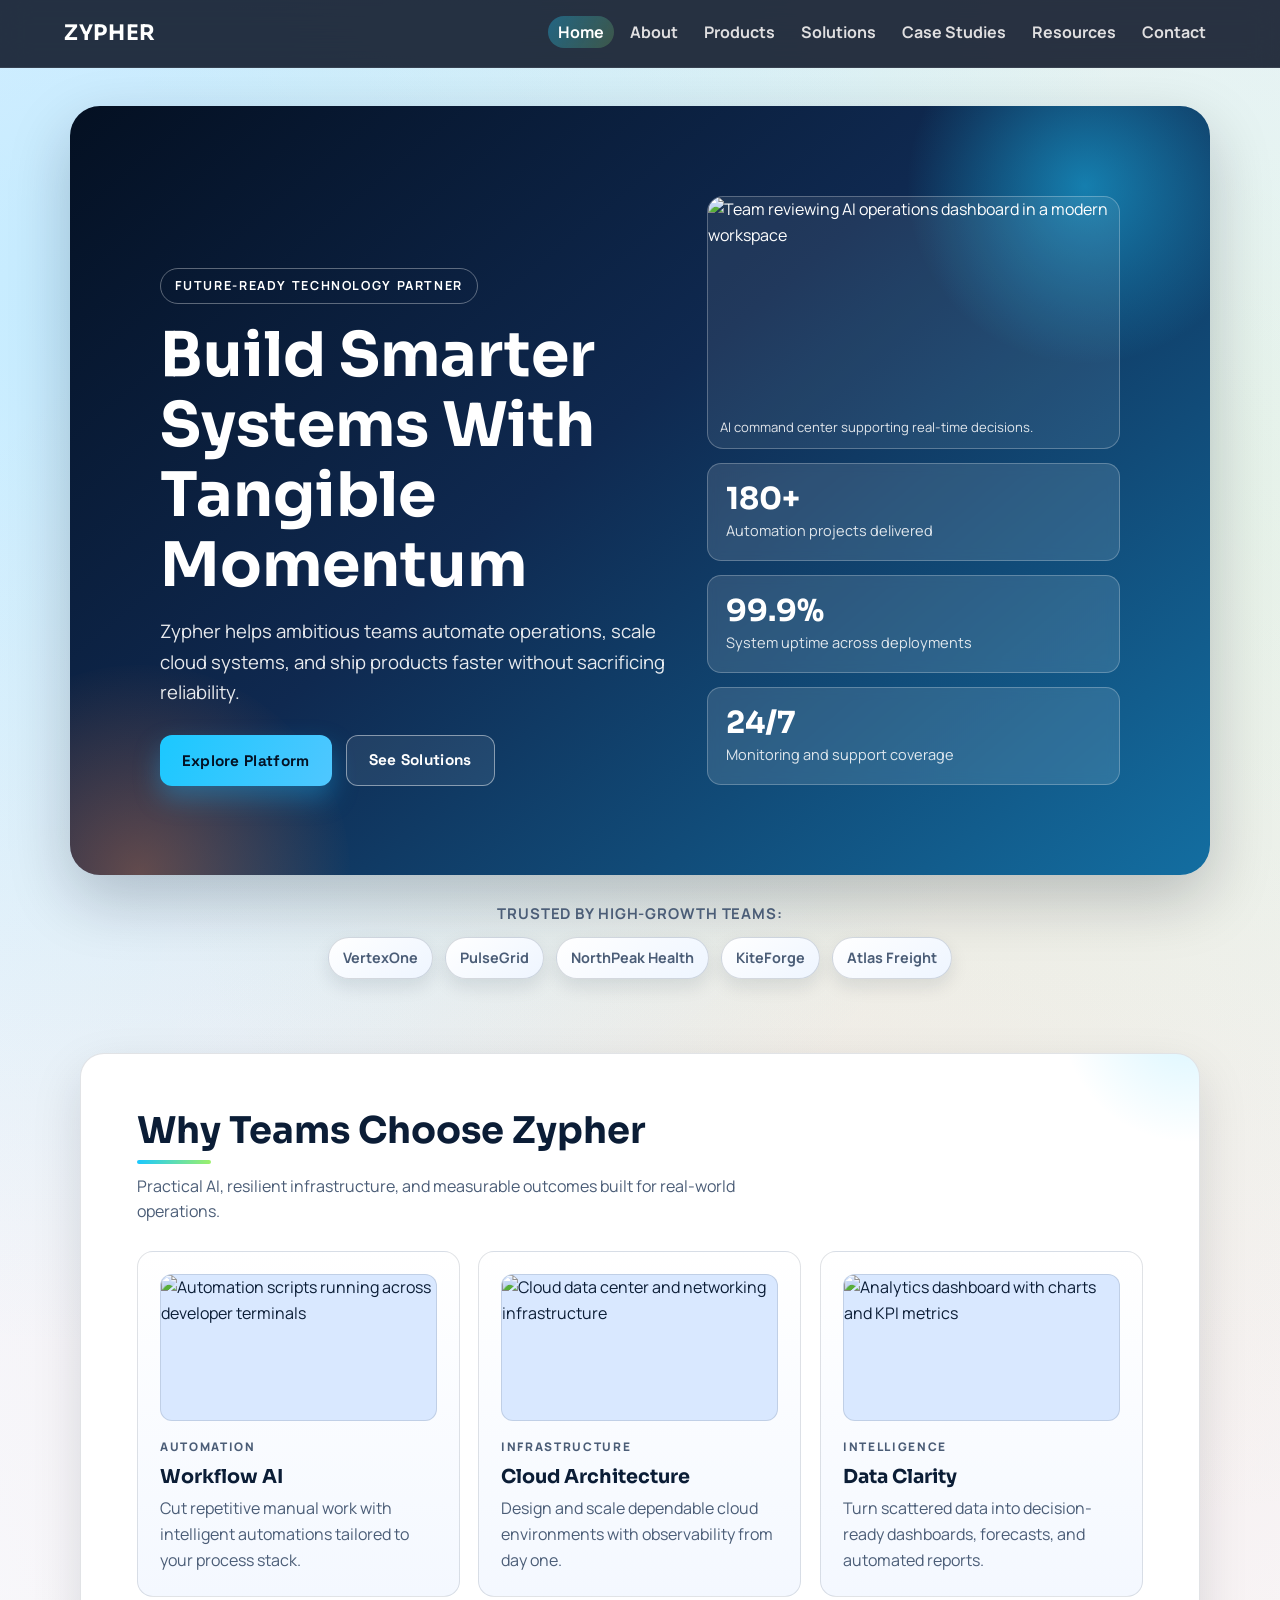
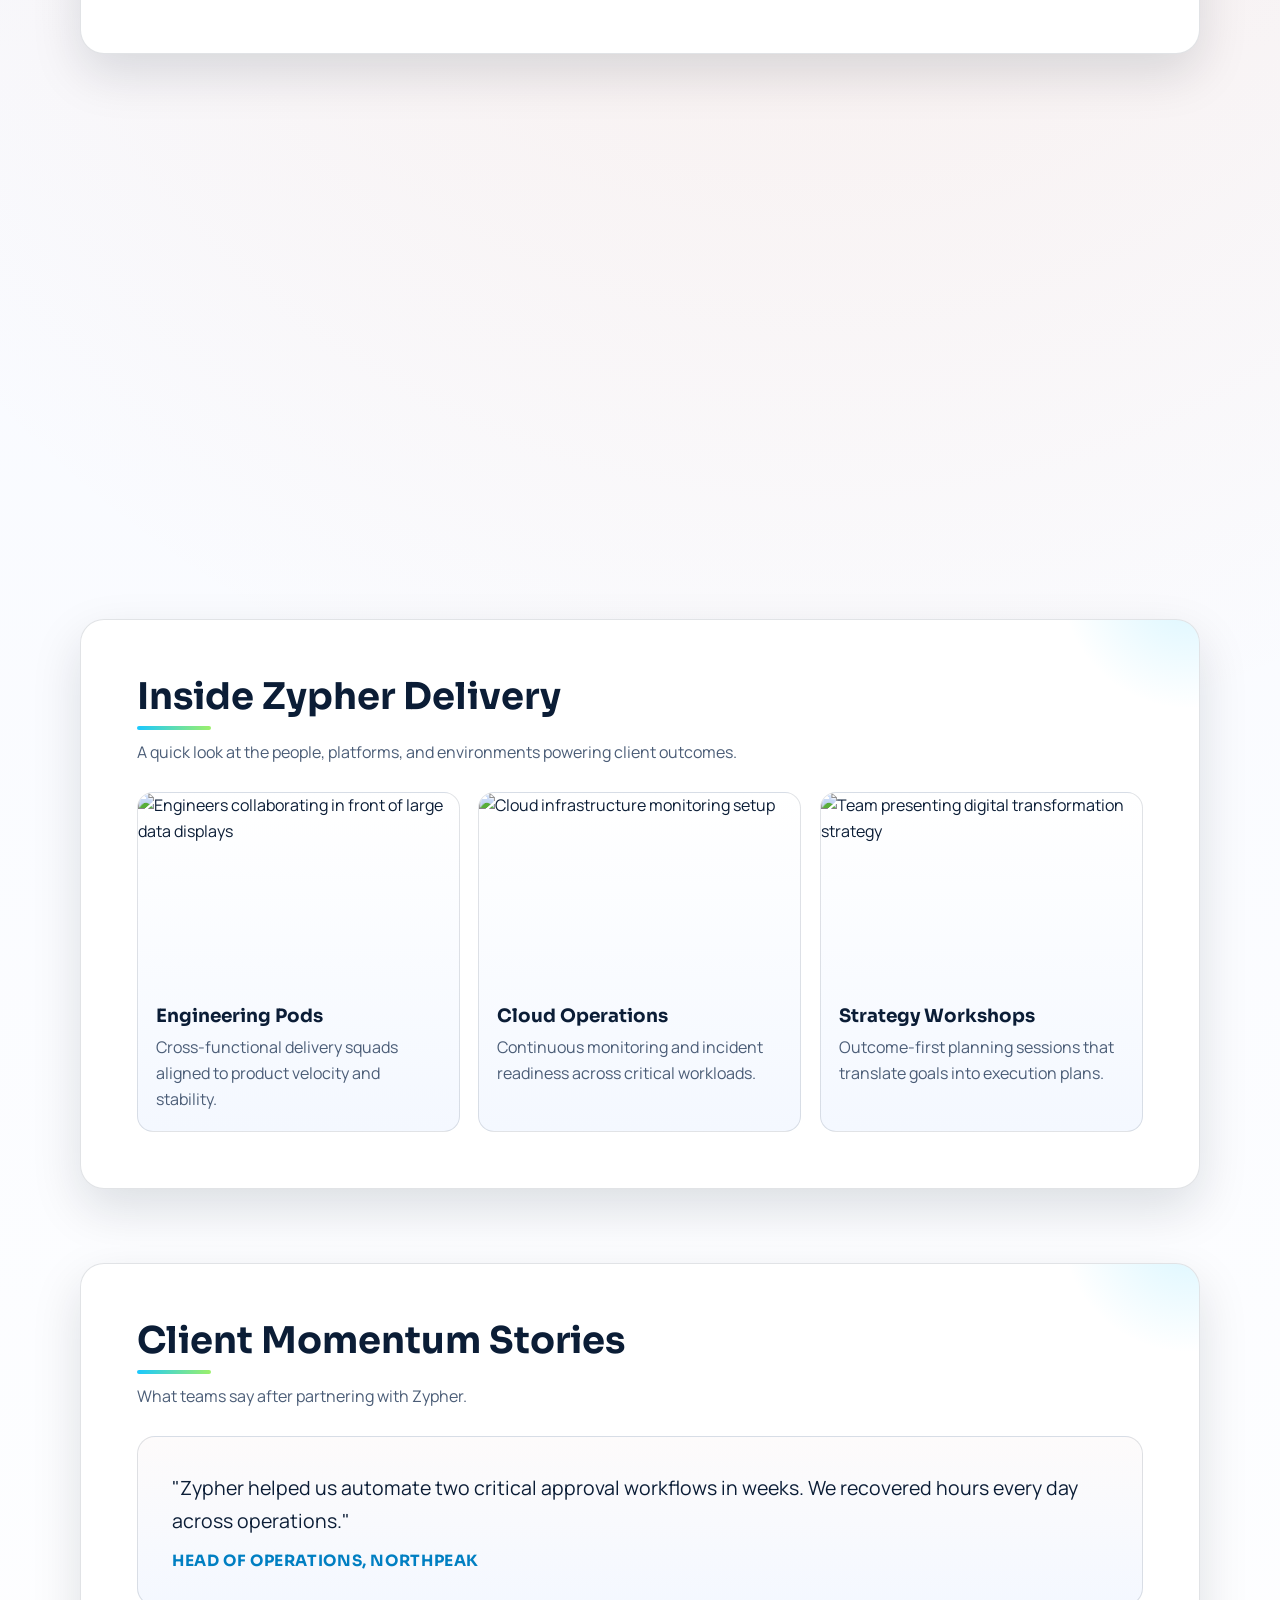
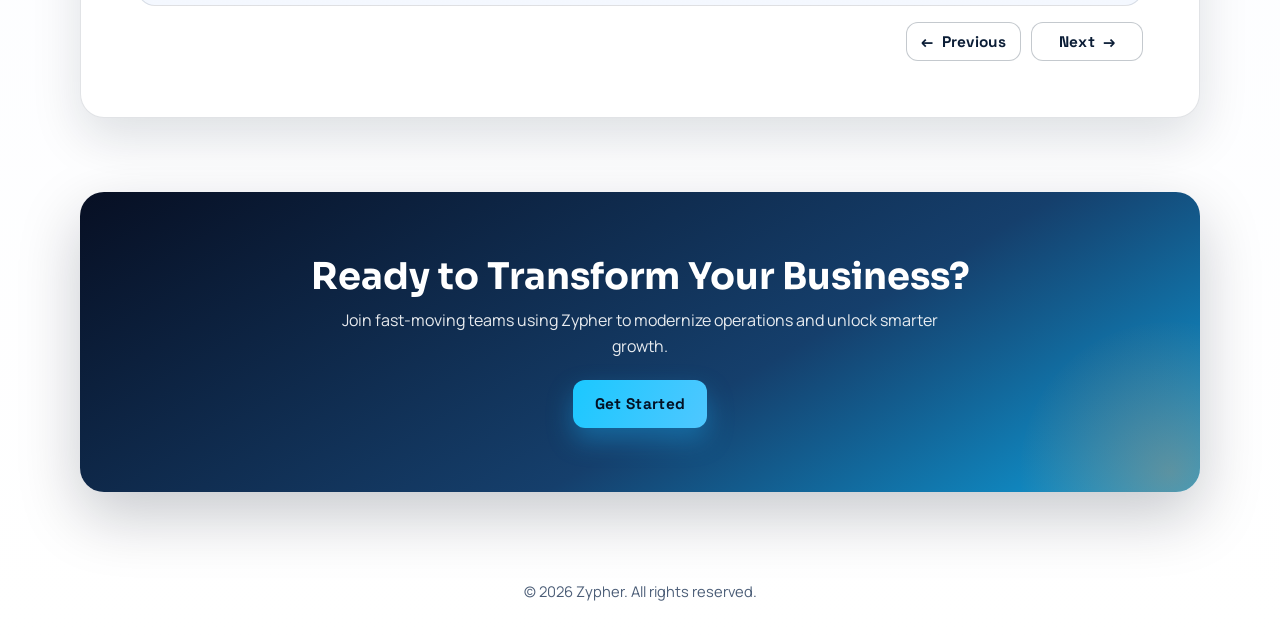
==== commit bed2d95b: "Add files via upload" ====
--- a/index.html
+++ b/index.html
@@ -1,198 +1,357 @@
-<!DOCTYPE html>
+﻿<!doctype html>
 <html lang="en">
-<head>
-    <meta charset="UTF-8">
-    <meta name="viewport" content="width=device-width, initial-scale=1.0">
+  <head>
+    <meta charset="UTF-8" />
+    <meta name="viewport" content="width=device-width, initial-scale=1.0" />
     <title>Zypher | Home</title>
-    <script>document.documentElement.classList.add('js', 'loading');window.setTimeout(function(){document.documentElement.classList.remove('loading');document.documentElement.classList.add('page-ready');}, 2500);</script>
-    <link href="https://fonts.googleapis.com/css2?family=Manrope:wght@400;500;700;800&family=Sora:wght@400;600;700;800&family=Space+Grotesk:wght@500;700&display=swap" rel="stylesheet">
-    <link rel="stylesheet" href="style.css">
-</head>
-<body>
+    <script>
+      document.documentElement.classList.add("js", "loading");
+      window.setTimeout(function () {
+        document.documentElement.classList.remove("loading");
+        document.documentElement.classList.add("page-ready");
+      }, 2500);
+    </script>
+    <link
+      href="https://fonts.googleapis.com/css2?family=Manrope:wght@400;500;700;800&family=Sora:wght@400;600;700;800&family=Space+Grotesk:wght@500;700&display=swap"
+      rel="stylesheet"
+    />
+    <link rel="stylesheet" href="style.css" />
+  </head>
+  <body>
     <div class="scroll-progress" id="scrollProgress" aria-hidden="true"></div>
 
     <nav class="site-nav" id="site-nav" aria-label="Main navigation">
-        <a class="logo" href="index.html">Zypher</a>
-        <button class="nav-toggle" type="button" aria-controls="primary-nav" aria-expanded="false" aria-label="Toggle navigation">Menu</button>
-        <ul class="nav-links" id="primary-nav">
-            <li><a href="index.html">Home</a></li>
-            <li><a href="about.html">About</a></li>
-            <li><a href="products.html">Products</a></li>
-            <li><a href="solutions.html">Solutions</a></li>
-            <li><a href="case-studies.html">Case Studies</a></li>
-            <li><a href="contact.html">Contact</a></li>
+      <a class="logo" href="index.html">Zypher</a>
+      <button
+        class="nav-toggle"
+        type="button"
+        aria-controls="primary-nav"
+        aria-expanded="false"
+        aria-label="Toggle navigation"
+      >
+        Menu
+      </button>
+      <ul class="nav-links" id="primary-nav">
+        <li><a href="index.html">Home</a></li>
+        <li><a href="about.html">About</a></li>
+        <li><a href="products.html">Products</a></li>
+        <li><a href="solutions.html">Solutions</a></li>
+        <li><a href="case-studies.html">Case Studies</a></li>
+        <li><a href="resources.html">Resources</a></li>
+        <li><a href="contact.html">Contact</a></li>
+      </ul>
+    </nav>
+
+    <main>
+      <section class="hero" id="top">
+        <div class="hero-grid">
+          <div class="hero-copy">
+            <p class="eyebrow">Future-Ready Technology Partner</p>
+            <h1>Build Smarter Systems With Tangible Momentum</h1>
+            <p class="hero-subtext">
+              Zypher helps ambitious teams automate operations, scale cloud
+              systems, and ship products faster without sacrificing reliability.
+            </p>
+            <div class="hero-actions">
+              <button
+                type="button"
+                class="btn-primary"
+                data-scroll-target="#features"
+              >
+                Explore Platform
+              </button>
+              <a class="btn-secondary" href="solutions.html">See Solutions</a>
+            </div>
+          </div>
+          <div class="hero-visual-stack">
+            <figure class="hero-media hidden interactive-card">
+              <img
+                src="https://images.unsplash.com/photo-1518773553398-650c184e0bb3?auto=format&fit=crop&w=1200&q=80"
+                alt="Team reviewing AI operations dashboard in a modern workspace"
+                loading="lazy"
+              />
+              <figcaption>
+                AI command center supporting real-time decisions.
+              </figcaption>
+            </figure>
+            <div class="hero-stats">
+              <article class="stat-card hidden interactive-card">
+                <h3>
+                  <span data-counter-target="180" data-counter-suffix="+"
+                    >0</span
+                  >
+                </h3>
+                <p>Automation projects delivered</p>
+              </article>
+              <article class="stat-card hidden interactive-card">
+                <h3>
+                  <span
+                    data-counter-target="99.9"
+                    data-counter-decimal="1"
+                    data-counter-suffix="%"
+                    >0</span
+                  >
+                </h3>
+                <p>System uptime across deployments</p>
+              </article>
+              <article class="stat-card hidden interactive-card">
+                <h3>
+                  <span data-counter-target="24" data-counter-suffix="/7"
+                    >0</span
+                  >
+                </h3>
+                <p>Monitoring and support coverage</p>
+              </article>
+            </div>
+          </div>
+        </div>
+      </section>
+
+      <section
+        class="trust-strip hidden"
+        aria-label="Trusted by innovative teams"
+      >
+        <p>Trusted by high-growth teams:</p>
+        <ul>
+          <li>VertexOne</li>
+          <li>PulseGrid</li>
+          <li>NorthPeak Health</li>
+          <li>KiteForge</li>
+          <li>Atlas Freight</li>
         </ul>
-    </nav>
-
-    <main>
-        <section class="hero" id="top">
-            <div class="hero-grid">
-                <div class="hero-copy">
-                    <p class="eyebrow">Future-Ready Technology Partner</p>
-                    <h1>Build Smarter Systems With Tangible Momentum</h1>
-                    <p class="hero-subtext">Zypher helps ambitious teams automate operations, scale cloud systems, and ship products faster without sacrificing reliability.</p>
-                    <div class="hero-actions">
-                        <button type="button" class="btn-primary" data-scroll-target="#features">Explore Platform</button>
-                        <a class="btn-secondary" href="solutions.html">See Solutions</a>
-                    </div>
-                </div>
-                <div class="hero-visual-stack">
-                    <figure class="hero-media hidden interactive-card">
-                        <img src="https://images.unsplash.com/photo-1518773553398-650c184e0bb3?auto=format&fit=crop&w=1200&q=80" alt="Team reviewing AI operations dashboard in a modern workspace" loading="lazy">
-                        <figcaption>AI command center supporting real-time decisions.</figcaption>
-                    </figure>
-                    <div class="hero-stats">
-                        <article class="stat-card hidden interactive-card">
-                            <h3><span data-counter-target="180" data-counter-suffix="+">0</span></h3>
-                            <p>Automation projects delivered</p>
-                        </article>
-                        <article class="stat-card hidden interactive-card">
-                            <h3><span data-counter-target="99.9" data-counter-decimal="1" data-counter-suffix="%">0</span></h3>
-                            <p>System uptime across deployments</p>
-                        </article>
-                        <article class="stat-card hidden interactive-card">
-                            <h3><span data-counter-target="24" data-counter-suffix="/7">0</span></h3>
-                            <p>Monitoring and support coverage</p>
-                        </article>
-                    </div>
-                </div>
-            </div>
-        </section>
-
-        <section class="trust-strip hidden" aria-label="Trusted by innovative teams">
-            <p>Trusted by high-growth teams:</p>
-            <ul>
-                <li>VertexOne</li>
-                <li>PulseGrid</li>
-                <li>NorthPeak Health</li>
-                <li>KiteForge</li>
-                <li>Atlas Freight</li>
-            </ul>
-        </section>
-
-        <section class="features hidden" id="features">
-            <h2>Why Teams Choose Zypher</h2>
-            <p class="section-intro">Practical AI, resilient infrastructure, and measurable outcomes built for real-world operations.</p>
-            <div class="feature-container">
-                <article class="feature-box hidden interactive-card">
-                    <figure class="feature-media">
-                        <img src="https://images.unsplash.com/photo-1461749280684-dccba630e2f6?auto=format&fit=crop&w=1200&q=80" alt="Automation scripts running across developer terminals" loading="lazy">
-                    </figure>
-                    <p class="feature-kicker">Automation</p>
-                    <h3>Workflow AI</h3>
-                    <p>Cut repetitive manual work with intelligent automations tailored to your process stack.</p>
-                </article>
-                <article class="feature-box hidden interactive-card">
-                    <figure class="feature-media">
-                        <img src="https://images.unsplash.com/photo-1451187580459-43490279c0fa?auto=format&fit=crop&w=1200&q=80" alt="Cloud data center and networking infrastructure" loading="lazy">
-                    </figure>
-                    <p class="feature-kicker">Infrastructure</p>
-                    <h3>Cloud Architecture</h3>
-                    <p>Design and scale dependable cloud environments with observability from day one.</p>
-                </article>
-                <article class="feature-box hidden interactive-card">
-                    <figure class="feature-media">
-                        <img src="https://images.unsplash.com/photo-1551281044-8b51d2a5bcf8?auto=format&fit=crop&w=1200&q=80" alt="Analytics dashboard with charts and KPI metrics" loading="lazy">
-                    </figure>
-                    <p class="feature-kicker">Intelligence</p>
-                    <h3>Data Clarity</h3>
-                    <p>Turn scattered data into decision-ready dashboards, forecasts, and automated reports.</p>
-                </article>
-            </div>
-        </section>
-
-        <section class="process hidden">
-            <h2>How We Deliver Results</h2>
-            <p class="section-intro">Every engagement follows a focused path that keeps technical depth and business outcomes aligned.</p>
-            <div class="process-grid">
-                <article class="process-step hidden interactive-card" data-step="01">
-                    <h3>Discovery Sprint</h3>
-                    <p>We map blockers, define opportunities, and prioritize high-impact use cases.</p>
-                </article>
-                <article class="process-step hidden interactive-card" data-step="02">
-                    <h3>Build and Integrate</h3>
-                    <p>Our team designs, develops, and integrates solutions into your existing workflows.</p>
-                </article>
-                <article class="process-step hidden interactive-card" data-step="03">
-                    <h3>Optimize and Scale</h3>
-                    <p>We monitor adoption, refine performance, and prepare systems for long-term growth.</p>
-                </article>
-            </div>
-        </section>
-
-        <section class="media-showcase hidden">
-            <h2>Inside Zypher Delivery</h2>
-            <p class="section-intro">A quick look at the people, platforms, and environments powering client outcomes.</p>
-            <div class="section-media-grid">
-                <article class="media-card hidden interactive-card">
-                    <img src="https://images.unsplash.com/photo-1526379095098-d400fd0bf935?auto=format&fit=crop&w=1200&q=80" alt="Engineers collaborating in front of large data displays" loading="lazy">
-                    <div class="media-card-content">
-                        <h3>Engineering Pods</h3>
-                        <p>Cross-functional delivery squads aligned to product velocity and stability.</p>
-                    </div>
-                </article>
-                <article class="media-card hidden interactive-card">
-                    <img src="https://images.unsplash.com/photo-1488229297570-58520851e868?auto=format&fit=crop&w=1200&q=80" alt="Cloud infrastructure monitoring setup" loading="lazy">
-                    <div class="media-card-content">
-                        <h3>Cloud Operations</h3>
-                        <p>Continuous monitoring and incident readiness across critical workloads.</p>
-                    </div>
-                </article>
-                <article class="media-card hidden interactive-card">
-                    <img src="https://images.unsplash.com/photo-1552664730-d307ca884978?auto=format&fit=crop&w=1200&q=80" alt="Team presenting digital transformation strategy" loading="lazy">
-                    <div class="media-card-content">
-                        <h3>Strategy Workshops</h3>
-                        <p>Outcome-first planning sessions that translate goals into execution plans.</p>
-                    </div>
-                </article>
-            </div>
-        </section>
-
-        <section class="testimonials hidden">
-            <h2>Client Momentum Stories</h2>
-            <p class="section-intro">What teams say after partnering with Zypher.</p>
-            <div class="testimonial-stage" data-rotator>
-                <article class="testimonial-card is-active" data-quote>
-                    <p>"Zypher helped us automate two critical approval workflows in weeks. We recovered hours every day across operations."</p>
-                    <h3>Head of Operations, NorthPeak</h3>
-                </article>
-                <article class="testimonial-card" data-quote>
-                    <p>"Their cloud architecture cleanup reduced outages and gave us a stable foundation for rapid product launches."</p>
-                    <h3>CTO, KiteForge</h3>
-                </article>
-                <article class="testimonial-card" data-quote>
-                    <p>"The analytics layer changed how our leadership makes decisions. We now act on live signals, not stale reports."</p>
-                    <h3>VP Strategy, Atlas Freight</h3>
-                </article>
-                <article class="testimonial-card" data-quote>
-                    <p>"We expected a consulting report. We got a working AI workflow live in under a month with measurable ROI."</p>
-                    <h3>COO, Horizon Retail Group</h3>
-                </article>
-                <article class="testimonial-card" data-quote>
-                    <p>"Zypher became an extension of our team. Communication, speed, and quality were exceptional throughout."</p>
-                    <h3>Director of Technology, WavePort Energy</h3>
-                </article>
-                <div class="testimonial-controls">
-                    <button type="button" class="rotator-btn" data-rotator-prev aria-label="Previous testimonial">Previous</button>
-                    <button type="button" class="rotator-btn" data-rotator-next aria-label="Next testimonial">Next</button>
-                </div>
-            </div>
-        </section>
-
-        <section class="cta hidden">
-            <h2>Ready to Transform Your Business?</h2>
-            <p>Join fast-moving teams using Zypher to modernize operations and unlock smarter growth.</p>
-            <div id="notification" class="notification" role="status" aria-live="polite">Thanks for choosing Zypher. Our team will contact you shortly.</div>
-            <button id="ctaButton" type="button" class="btn-primary">Get Started</button>
-        </section>
+      </section>
+
+      <section class="features hidden" id="features">
+        <h2>Why Teams Choose Zypher</h2>
+        <p class="section-intro">
+          Practical AI, resilient infrastructure, and measurable outcomes built
+          for real-world operations.
+        </p>
+        <div class="feature-container">
+          <article class="feature-box hidden interactive-card">
+            <figure class="feature-media">
+              <img
+                src="https://images.unsplash.com/photo-1461749280684-dccba630e2f6?auto=format&fit=crop&w=1200&q=80"
+                alt="Automation scripts running across developer terminals"
+                loading="lazy"
+              />
+            </figure>
+            <p class="feature-kicker">Automation</p>
+            <h3>Workflow AI</h3>
+            <p>
+              Cut repetitive manual work with intelligent automations tailored
+              to your process stack.
+            </p>
+          </article>
+          <article class="feature-box hidden interactive-card">
+            <figure class="feature-media">
+              <img
+                src="https://images.unsplash.com/photo-1451187580459-43490279c0fa?auto=format&fit=crop&w=1200&q=80"
+                alt="Cloud data center and networking infrastructure"
+                loading="lazy"
+              />
+            </figure>
+            <p class="feature-kicker">Infrastructure</p>
+            <h3>Cloud Architecture</h3>
+            <p>
+              Design and scale dependable cloud environments with observability
+              from day one.
+            </p>
+          </article>
+          <article class="feature-box hidden interactive-card">
+            <figure class="feature-media">
+              <img
+                src="https://images.unsplash.com/photo-1551281044-8b51d2a5bcf8?auto=format&fit=crop&w=1200&q=80"
+                alt="Analytics dashboard with charts and KPI metrics"
+                loading="lazy"
+              />
+            </figure>
+            <p class="feature-kicker">Intelligence</p>
+            <h3>Data Clarity</h3>
+            <p>
+              Turn scattered data into decision-ready dashboards, forecasts, and
+              automated reports.
+            </p>
+          </article>
+        </div>
+      </section>
+
+      <section class="process hidden">
+        <h2>How We Deliver Results</h2>
+        <p class="section-intro">
+          Every engagement follows a focused path that keeps technical depth and
+          business outcomes aligned.
+        </p>
+        <div class="process-grid">
+          <article class="process-step hidden interactive-card" data-step="01">
+            <h3>Discovery Sprint</h3>
+            <p>
+              We map blockers, define opportunities, and prioritize high-impact
+              use cases.
+            </p>
+          </article>
+          <article class="process-step hidden interactive-card" data-step="02">
+            <h3>Build and Integrate</h3>
+            <p>
+              Our team designs, develops, and integrates solutions into your
+              existing workflows.
+            </p>
+          </article>
+          <article class="process-step hidden interactive-card" data-step="03">
+            <h3>Optimize and Scale</h3>
+            <p>
+              We monitor adoption, refine performance, and prepare systems for
+              long-term growth.
+            </p>
+          </article>
+        </div>
+      </section>
+
+      <section class="media-showcase hidden">
+        <h2>Inside Zypher Delivery</h2>
+        <p class="section-intro">
+          A quick look at the people, platforms, and environments powering
+          client outcomes.
+        </p>
+        <div class="section-media-grid">
+          <article class="media-card hidden interactive-card">
+            <img
+              src="https://images.unsplash.com/photo-1526379095098-d400fd0bf935?auto=format&fit=crop&w=1200&q=80"
+              alt="Engineers collaborating in front of large data displays"
+              loading="lazy"
+            />
+            <div class="media-card-content">
+              <h3>Engineering Pods</h3>
+              <p>
+                Cross-functional delivery squads aligned to product velocity and
+                stability.
+              </p>
+            </div>
+          </article>
+          <article class="media-card hidden interactive-card">
+            <img
+              src="https://images.unsplash.com/photo-1488229297570-58520851e868?auto=format&fit=crop&w=1200&q=80"
+              alt="Cloud infrastructure monitoring setup"
+              loading="lazy"
+            />
+            <div class="media-card-content">
+              <h3>Cloud Operations</h3>
+              <p>
+                Continuous monitoring and incident readiness across critical
+                workloads.
+              </p>
+            </div>
+          </article>
+          <article class="media-card hidden interactive-card">
+            <img
+              src="https://images.unsplash.com/photo-1552664730-d307ca884978?auto=format&fit=crop&w=1200&q=80"
+              alt="Team presenting digital transformation strategy"
+              loading="lazy"
+            />
+            <div class="media-card-content">
+              <h3>Strategy Workshops</h3>
+              <p>
+                Outcome-first planning sessions that translate goals into
+                execution plans.
+              </p>
+            </div>
+          </article>
+        </div>
+      </section>
+
+      <section class="testimonials hidden">
+        <h2>Client Momentum Stories</h2>
+        <p class="section-intro">
+          What teams say after partnering with Zypher.
+        </p>
+        <div class="testimonial-stage" data-rotator>
+          <article class="testimonial-card is-active" data-quote>
+            <p>
+              "Zypher helped us automate two critical approval workflows in
+              weeks. We recovered hours every day across operations."
+            </p>
+            <h3>Head of Operations, NorthPeak</h3>
+          </article>
+
+          <article class="testimonial-card" data-quote>
+            <p>
+              "Their cloud architecture cleanup reduced outages and gave us a
+              stable foundation for rapid product launches."
+            </p>
+            <h3>CTO, KiteForge</h3>
+          </article>
+          <article class="testimonial-card" data-quote>
+            <p>
+              "The analytics layer changed how our leadership makes decisions.
+              We now act on live signals, not stale reports."
+            </p>
+            <h3>VP Strategy, Atlas Freight</h3>
+          </article>
+          <article class="testimonial-card" data-quote>
+            <p>
+              "We expected a consulting report. We got a working AI workflow
+              live in under a month with measurable ROI."
+            </p>
+            <h3>COO, Smart Retail Group</h3>
+          </article>
+          <article class="testimonial-card" data-quote>
+            <p>
+              "Zypher became an extension of our team. Communication, speed, and
+              quality were exceptional throughout."
+            </p>
+            <h3>Director of Technology, WavePort Energy</h3>
+          </article>
+          <div class="testimonial-controls">
+            <button
+              type="button"
+              class="rotator-btn"
+              data-rotator-prev
+              aria-label="Previous testimonial"
+            >
+              <span aria-hidden="true">&larr;</span>
+              <span>Previous</span>
+            </button>
+            <button
+              type="button"
+              class="rotator-btn"
+              data-rotator-next
+              aria-label="Next testimonial"
+            >
+              <span>Next</span>
+              <span aria-hidden="true">&rarr;</span>
+            </button>
+          </div>
+        </div>
+      </section>
+
+      <section class="cta hidden">
+        <h2>Ready to Transform Your Business?</h2>
+        <p>
+          Join fast-moving teams using Zypher to modernize operations and unlock
+          smarter growth.
+        </p>
+        <a
+          class="btn-primary"
+          href="contact.html?solution=Business%20Transformation%20Plan"
+        >
+          Get Started
+        </a>
+      </section>
     </main>
 
     <footer>
-        <p>&copy; <span class="year"></span> Zypher. All rights reserved.</p>
+      <p>&copy; <span class="year"></span> Zypher. All rights reserved.</p>
     </footer>
 
-    <button id="backToTop" class="back-to-top" type="button" aria-label="Back to top">Top</button>
+    <button
+      id="backToTop"
+      class="back-to-top"
+      type="button"
+      aria-label="Back to top"
+    >
+      Top
+    </button>
 
     <script src="script.js"></script>
-</body>
-</html>+  </body>
+</html>
--- a/style.css
+++ b/style.css
@@ -69,7 +69,7 @@
 h3 {
     font-family: 'Sora', 'Space Grotesk', sans-serif;
     line-height: 1.14;
-    letter-spacing: -0.02em;
+    letter-spacing: 0;
 }
 
 :focus-visible {
@@ -127,13 +127,13 @@
     list-style: none;
     display: flex;
     align-items: center;
-    gap: 10px;
+    gap: 6px;
 }
 
 .nav-links a {
-    color: rgba(255, 255, 255, 0.9);
+    color: rgba(244, 242, 242, 0.9);
     font-weight: 700;
-    padding: 8px 14px;
+    padding: 5px 10px;
     border-radius: 999px;
     transition: background-color 0.25s ease, color 0.25s ease, transform 0.25s ease;
     position: relative;
@@ -271,6 +271,9 @@
 .btn-secondary,
 .rotator-btn,
 .filter-btn {
+    display: inline-flex;
+    align-items: center;
+    justify-content: center;
     border-radius: 12px;
     font-weight: 700;
     font-size: 0.96rem;
@@ -369,11 +372,14 @@
 .trust-strip,
 .features,
 .process,
+.industries-section,
+.packages-section,
 .media-showcase,
 .testimonials,
 .quote-strip,
 .cta,
 .page-banner,
+.proof-section,
 .about-grid,
 .values-section,
 .timeline-section,
@@ -381,7 +387,9 @@
 .products-page,
 .case-studies-section,
 .contact-page,
-.faq-section {
+.faq-section,
+.resources-section,
+.newsletter-section {
     width: min(1120px, 92vw);
     margin: 0 auto 74px;
 }
@@ -421,17 +429,22 @@
 
 .features,
 .process,
+.industries-section,
+.packages-section,
 .media-showcase,
 .testimonials,
 .quote-strip,
 .products-page,
 .case-studies-section,
+.proof-section,
 .contact-page,
 .about-grid,
 .values-section,
 .timeline-section,
 .filter-panel,
-.faq-section {
+.faq-section,
+.resources-section,
+.newsletter-section {
     background: var(--surface);
     border: 1px solid var(--border-soft);
     border-radius: 24px;
@@ -443,17 +456,22 @@
 
 .features::before,
 .process::before,
+.industries-section::before,
+.packages-section::before,
 .media-showcase::before,
 .testimonials::before,
 .quote-strip::before,
 .products-page::before,
 .case-studies-section::before,
+.proof-section::before,
 .contact-page::before,
 .about-grid::before,
 .values-section::before,
 .timeline-section::before,
 .filter-panel::before,
-.faq-section::before {
+.faq-section::before,
+.resources-section::before,
+.newsletter-section::before {
     content: "";
     position: absolute;
     width: 260px;
@@ -467,14 +485,19 @@
 
 .features h2,
 .process h2,
+.industries-section h2,
+.packages-section h2,
 .media-showcase h2,
 .testimonials h2,
 .quote-strip h2,
 .case-studies-section h2,
+.proof-section h2,
 .values-section h2,
 .timeline-section h2,
 .filter-panel h2,
-.faq-section h2 {
+.faq-section h2,
+.resources-section h2,
+.newsletter-section h2 {
     font-size: clamp(1.65rem, 3vw, 2.3rem);
     margin-bottom: 10px;
     position: relative;
@@ -484,14 +507,19 @@
 
 .features h2::after,
 .process h2::after,
+.industries-section h2::after,
+.packages-section h2::after,
 .media-showcase h2::after,
 .testimonials h2::after,
 .quote-strip h2::after,
 .case-studies-section h2::after,
+.proof-section h2::after,
 .values-section h2::after,
 .timeline-section h2::after,
 .filter-panel h2::after,
-.faq-section h2::after {
+.faq-section h2::after,
+.resources-section h2::after,
+.newsletter-section h2::after {
     content: "";
     position: absolute;
     width: 74px;
@@ -516,15 +544,20 @@
 
 .feature-box,
 .process-step,
+.industry-card,
+.package-card,
+.proof-card,
 .about-card,
 .value-card,
 .timeline-item,
 .product-card,
 .case-card,
 .media-card,
+.resource-card,
 .mini-quote,
 .contact-panel,
-.contact-form {
+.contact-form,
+.newsletter-form {
     border: 1px solid var(--border-soft);
     border-radius: 16px;
     padding: 22px;
@@ -533,7 +566,8 @@
 }
 
 .feature-media,
-.product-media {
+.product-media,
+.resource-media {
     border-radius: 12px;
     overflow: hidden;
     border: 1px solid var(--border-soft);
@@ -542,7 +576,8 @@
 }
 
 .feature-media img,
-.product-media img {
+.product-media img,
+.resource-media img {
     width: 100%;
     height: 145px;
     object-fit: cover;
@@ -592,20 +627,28 @@
 
 .feature-box h3,
 .process-step h3,
+.industry-card h3,
+.package-card h3,
+.proof-card h3,
 .about-card h3,
 .value-card h3,
 .timeline-item h3,
-.product-card h3 {
+.product-card h3,
+.resource-card h3 {
     margin-bottom: 8px;
     font-size: 1.2rem;
 }
 
 .feature-box p,
 .process-step p,
+.industry-card p,
+.package-card p,
+.proof-card p,
 .about-card p,
 .value-card p,
 .timeline-item p,
 .product-card p,
+.resource-card p,
 .contact-panel p {
     color: var(--text-soft);
 }
@@ -633,26 +676,191 @@
     font-weight: 800;
 }
 
+.industry-grid,
+.package-grid,
+.proof-grid,
+.resource-grid,
+.delivery-timeline {
+    display: grid;
+    grid-template-columns: repeat(3, minmax(205px, 1fr));
+    gap: 18px;
+}
+
+.industry-grid,
+.proof-grid {
+    margin-bottom: 22px;
+}
+
+.industry-card,
+.package-card,
+.proof-card,
+.resource-card {
+    display: flex;
+    flex-direction: column;
+    gap: 10px;
+}
+
+.package-card {
+    min-height: 100%;
+}
+
+.package-label {
+    display: inline-flex;
+    align-self: flex-start;
+    border-radius: 999px;
+    border: 1px solid rgba(0, 134, 202, 0.24);
+    background: rgba(0, 134, 202, 0.08);
+    color: var(--accent-strong);
+    padding: 6px 10px;
+    font-size: 0.76rem;
+    font-weight: 800;
+    letter-spacing: 0.1em;
+    text-transform: uppercase;
+}
+
+.featured-package {
+    border-color: rgba(0, 134, 202, 0.38);
+    background: linear-gradient(180deg, #ffffff 0%, #eaf8ff 100%);
+    box-shadow: 0 18px 38px rgba(0, 134, 202, 0.13);
+}
+
+.package-list {
+    list-style: none;
+    display: grid;
+    gap: 8px;
+    color: var(--text-soft);
+    font-size: 0.92rem;
+    margin: 4px 0 6px;
+}
+
+.package-list li,
+.proof-comparison span,
+.proof-comparison strong {
+    position: relative;
+    padding-left: 16px;
+}
+
+.package-list li::before,
+.proof-comparison span::before,
+.proof-comparison strong::before {
+    content: "";
+    position: absolute;
+    left: 0;
+    top: 0.65em;
+    width: 7px;
+    height: 7px;
+    border-radius: 50%;
+    background: var(--accent-strong);
+}
+
+.package-card .btn-primary,
+.package-card .btn-secondary,
+.resource-card .btn-secondary {
+    margin-top: auto;
+    width: 100%;
+}
+
+.package-card .btn-secondary,
+.resource-card .btn-secondary {
+    border-color: rgba(0, 134, 202, 0.35);
+    color: var(--text-main);
+    background: rgba(0, 134, 202, 0.08);
+}
+
+.package-card .btn-secondary:hover,
+.resource-card .btn-secondary:hover {
+    background: rgba(0, 134, 202, 0.16);
+}
+
+.proof-comparison {
+    display: grid;
+    gap: 8px;
+    margin-top: auto;
+}
+
+.proof-comparison span {
+    color: var(--text-soft);
+}
+
+.proof-comparison strong {
+    color: var(--text-main);
+}
+
+.delivery-timeline {
+    margin-top: 8px;
+}
+
+.newsletter-layout {
+    display: grid;
+    grid-template-columns: minmax(240px, 0.9fr) minmax(260px, 1.1fr);
+    gap: 22px;
+    align-items: center;
+}
+
+.newsletter-section p {
+    color: var(--text-soft);
+}
+
+.newsletter-form {
+    background: #ffffff;
+    display: grid;
+    gap: 10px;
+}
+
+.newsletter-form label {
+    font-weight: 700;
+    font-size: 0.91rem;
+}
+
+.newsletter-row {
+    display: grid;
+    grid-template-columns: minmax(190px, 1fr) auto;
+    gap: 10px;
+}
+
+.newsletter-form input {
+    border: 1px solid rgba(12, 29, 52, 0.2);
+    border-radius: 10px;
+    padding: 12px;
+    font-size: 0.97rem;
+    font-family: 'Manrope', sans-serif;
+    background: #ffffff;
+}
+
+.newsletter-form input:focus {
+    outline: none;
+    border-color: var(--accent-strong);
+    box-shadow: 0 0 0 4px rgba(0, 134, 202, 0.16);
+}
+
 .testimonial-stage {
+    display: grid;
+    grid-template-rows: auto auto;
+    gap: 16px;
     position: relative;
-    min-height: 220px;
 }
 
 .testimonial-card {
-    position: absolute;
-    inset: 0;
+    grid-column: 1;
+    grid-row: 1;
+    padding: 2rem;
+    position: relative;
+    inset: auto;
     opacity: 0;
+    visibility: hidden;
+    margin-top: 0;
     pointer-events: none;
     transform: translateY(8px);
     border: 1px solid var(--border-soft);
     border-radius: 18px;
-    background: linear-gradient(180deg, #ffffff, #f4f8ff);
+    background: linear-gradient(180deg, #fdfbfb, #f4f8ff);
     padding: clamp(24px, 4vw, 34px);
     transition: opacity 0.35s ease, transform 0.35s ease;
 }
 
 .testimonial-card.is-active {
     opacity: 1;
+    visibility: visible;
     pointer-events: auto;
     transform: translateY(0);
 }
@@ -672,18 +880,26 @@
 }
 
 .testimonial-controls {
-    position: absolute;
-    right: 0;
-    bottom: -56px;
+    grid-column: 1;
+    grid-row: 2;
+    position: static;
     display: flex;
+    flex-wrap: wrap;
+    justify-content: flex-end;
     gap: 10px;
-    margin-bottom: 30px;
+    margin-bottom: 0;
+    z-index: 2;
 }
 
 .rotator-btn {
     border: 1px solid var(--border-strong);
     background: #ffffff;
     color: var(--text-main);
+    display: inline-flex;
+    align-items: center;
+    justify-content: center;
+    gap: 8px;
+    min-width: 112px;
     padding: 9px 14px;
 }
 
@@ -730,7 +946,6 @@
     color: rgba(255, 255, 255, 0.9);
 }
 
-.notification,
 .form-status {
     display: none;
     margin: 14px auto 20px;
@@ -740,15 +955,8 @@
     font-weight: 700;
 }
 
-.notification.show,
 .form-status.show {
     display: block;
-}
-
-.notification {
-    background: rgba(79, 199, 255, 0.2);
-    border: 1px solid rgba(79, 199, 255, 0.5);
-    color: #d7f4ff;
 }
 
 .page-main {
@@ -807,6 +1015,10 @@
 
 .case-banner {
     background: linear-gradient(135deg, #14243b, #176084);
+}
+
+.resources-banner {
+    background: linear-gradient(135deg, #102640, #12616c);
 }
 
 .page-banner p {
@@ -1089,6 +1301,7 @@
 }
 
 .contact-form input,
+.contact-form select,
 .contact-form textarea {
     border: 1px solid rgba(12, 29, 52, 0.2);
     border-radius: 10px;
@@ -1099,6 +1312,7 @@
 }
 
 .contact-form input:focus,
+.contact-form select:focus,
 .contact-form textarea:focus {
     outline: none;
     border-color: var(--accent-strong);
@@ -1325,6 +1539,11 @@
     .hero-grid,
     .feature-container,
     .process-grid,
+    .industry-grid,
+    .package-grid,
+    .proof-grid,
+    .resource-grid,
+    .delivery-timeline,
     .section-media-grid,
     .quotes-grid,
     .about-grid,
@@ -1332,7 +1551,8 @@
     .timeline,
     .product-container,
     .case-grid,
-    .contact-layout {
+    .contact-layout,
+    .newsletter-layout {
         grid-template-columns: repeat(2, minmax(210px, 1fr));
     }
 
@@ -1357,7 +1577,7 @@
     }
 
     .testimonial-stage {
-        min-height: 250px;
+        gap: 14px;
     }
 }
 
@@ -1409,6 +1629,11 @@
     .hero-stats,
     .feature-container,
     .process-grid,
+    .industry-grid,
+    .package-grid,
+    .proof-grid,
+    .resource-grid,
+    .delivery-timeline,
     .section-media-grid,
     .quotes-grid,
     .about-grid,
@@ -1416,17 +1641,39 @@
     .timeline,
     .product-container,
     .case-grid,
-    .contact-layout {
+    .contact-layout,
+    .newsletter-layout,
+    .newsletter-row {
         grid-template-columns: 1fr;
     }
 
     .testimonial-stage {
-        min-height: 310px;
+        gap: 14px;
+    }
+
+    .testimonial-card {
+        position: static;
+        inset: auto;
+        margin-top: 0;
+        opacity: 1;
+        transform: none;
+        pointer-events: auto;
+        display: none;
+    }
+
+    .testimonial-card.is-active {
+        display: block;
     }
 
     .testimonial-controls {
         position: static;
         margin-top: 14px;
+        margin-bottom: 0;
+        justify-content: stretch;
+    }
+
+    .rotator-btn {
+        flex: 1 1 120px;
     }
 
     .btn-primary,
